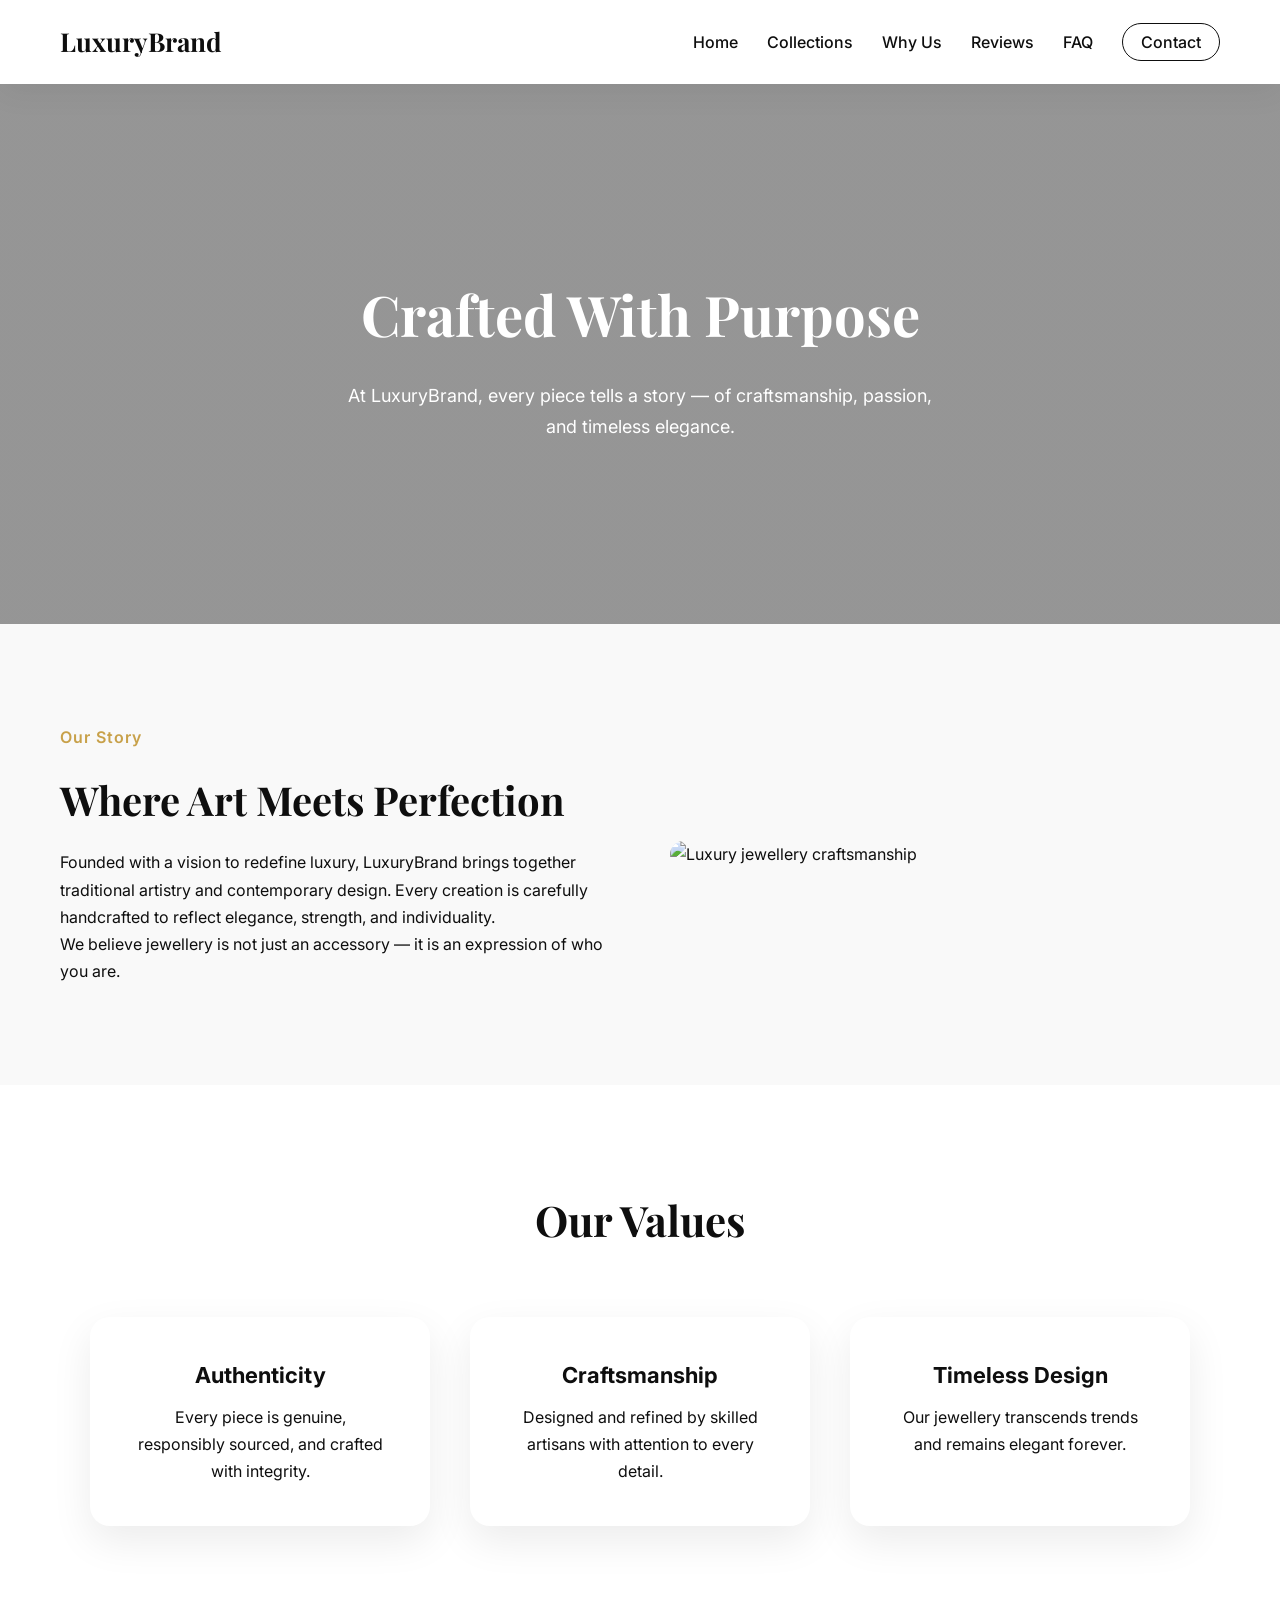
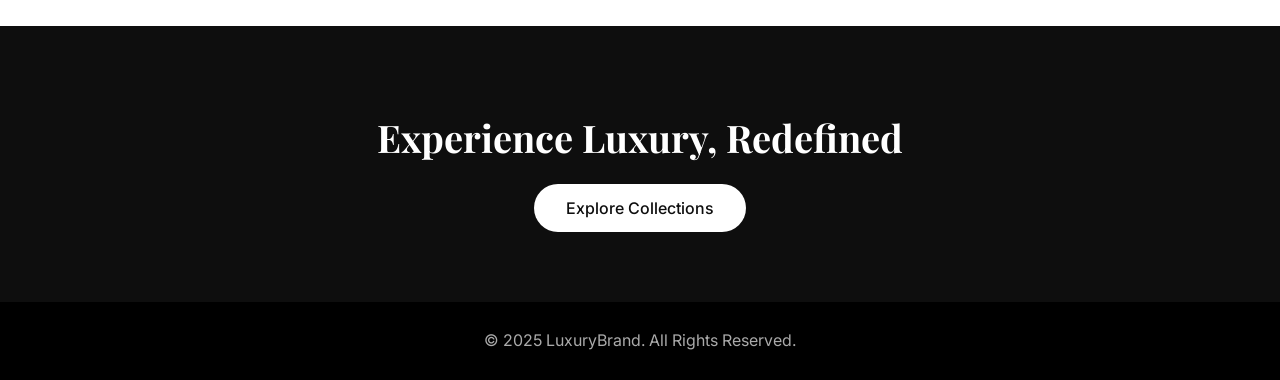
==== about.html @ 77c17264 "Added jayesh jwell" ====
<!DOCTYPE html>
<html lang="en">
<head>
  <meta charset="UTF-8" />
  <meta name="viewport" content="width=device-width, initial-scale=1.0" />
  <title>About Us — LuxuryBrand</title>

  <!-- Google Fonts -->
  <link href="https://fonts.googleapis.com/css2?family=Playfair+Display:wght@400;600;700&family=Inter:wght@300;400;500;600&display=swap" rel="stylesheet">

  <!-- Global Layout CSS (Navbar, Footer, Mobile Menu) -->
  <link rel="stylesheet" href="assets/css/global.css">

  <!-- Page-Specific CSS -->
  <link rel="stylesheet" href="assets/css/about.css" />
</head>
<body>

<!-- ================= NAVBAR ================= -->
<header class="navbar">
  <div class="nav-container">
    <div class="logo">LuxuryBrand</div>

    <nav class="nav-links">
      <a href="index.html">Home</a>
      <a href="index.html#collections">Collections</a>
      <a href="why-us.html">Why Us</a>
      <a href="reviews.html">Reviews</a>
      <a href="faq.html">FAQ</a>
      <a href="contact.html" class="nav-btn">Contact</a>
    </nav>

    <!-- Hamburger -->
    <div class="hamburger" id="hamburger">
      <span></span>
      <span></span>
      <span></span>
    </div>
  </div>
</header>

<!-- ================= MOBILE MENU ================= -->
<div class="mobile-menu" id="mobileMenu">
  <a href="index.html">Home</a>
  <a href="index.html#collections">Collections</a>
  <a href="why-us.html">Why Us</a>
  <a href="reviews.html">Reviews</a>
  <a href="faq.html">FAQ</a>
  <a href="contact.html">Contact</a>
</div>

<!-- ================= HERO ================= -->
<section class="about-hero">
  <div class="about-hero-content">
    <h1>Crafted With Purpose</h1>
    <p>
      At LuxuryBrand, every piece tells a story — of craftsmanship,
      passion, and timeless elegance.
    </p>
  </div>
</section>

<!-- ================= STORY ================= -->
<section class="about-story">
  <div class="story-grid">

    <div class="story-text">
      <span class="tag">Our Story</span>
      <h2>Where Art Meets Perfection</h2>
      <p>
        Founded with a vision to redefine luxury, LuxuryBrand brings together
        traditional artistry and contemporary design. Every creation is
        carefully handcrafted to reflect elegance, strength, and individuality.
      </p>
      <p>
        We believe jewellery is not just an accessory — it is an expression
        of who you are.
      </p>
    </div>

    <div class="story-image">
      <img
        src="https://images.unsplash.com/photo-1599643478518-a784e5dc4c8f"
        alt="Luxury jewellery craftsmanship">
    </div>

  </div>
</section>

<!-- ================= VALUES ================= -->
<section class="about-values">
  <h2>Our Values</h2>

  <div class="values-grid">
    <div class="value-card">
      <h3>Authenticity</h3>
      <p>
        Every piece is genuine, responsibly sourced, and crafted with integrity.
      </p>
    </div>

    <div class="value-card">
      <h3>Craftsmanship</h3>
      <p>
        Designed and refined by skilled artisans with attention to every detail.
      </p>
    </div>

    <div class="value-card">
      <h3>Timeless Design</h3>
      <p>
        Our jewellery transcends trends and remains elegant forever.
      </p>
    </div>
  </div>
</section>

<!-- ================= CTA ================= -->
<section class="about-cta">
  <h2>Experience Luxury, Redefined</h2>
  <a href="index.html#collections" class="btn-primary">
    Explore Collections
  </a>
</section>

<!-- ================= FOOTER ================= -->
<footer class="footer">
  <p>© 2025 LuxuryBrand. All Rights Reserved.</p>
</footer>

<!-- Global JS (Navbar & Mobile Menu) -->
<script src="assets/js/main.js"></script>

</body>
</html>
---- assets/css/global.css ----
/* ================= GLOBAL VARIABLES ================= */
:root {
  --primary: #c8a14a;
  --dark: #0e0e0e;
  --light: #f9f9f9;
  --gray: #777;
  --font-heading: 'Playfair Display', serif;
  --font-body: 'Inter', sans-serif;
}

* {
  margin: 0;
  padding: 0;
  box-sizing: border-box;
}

body {
  font-family: var(--font-body);
  background: var(--light);
  color: var(--dark);
}

/* ================= NAVBAR ================= */
.navbar {
  background: rgba(255,255,255,0.95);
  position: sticky;
  top: 0;
  z-index: 1000;
  box-shadow: 0 10px 30px rgba(0,0,0,0.05);
}

.nav-container {
  max-width: 1200px;
  margin: auto;
  padding: 20px;
  display: flex;
  justify-content: space-between;
  align-items: center;
}

.logo {
  font-family: var(--font-heading);
  font-size: 26px;
  font-weight: 700;
}

.nav-links a {
  margin-left: 25px;
  text-decoration: none;
  color: var(--dark);
  font-weight: 500;
}

.nav-btn {
  padding: 8px 18px;
  border: 1px solid var(--dark);
  border-radius: 30px;
}

/* ================= HAMBURGER ================= */
.hamburger {
  display: none;
  flex-direction: column;
  gap: 6px;
  cursor: pointer;
  z-index: 1100;
}

.hamburger span {
  width: 26px;
  height: 2px;
  background: var(--dark);
  transition: all 0.4s ease;
}

.hamburger.open span:nth-child(1) {
  transform: rotate(45deg) translate(5px, 5px);
}

.hamburger.open span:nth-child(2) {
  opacity: 0;
}

.hamburger.open span:nth-child(3) {
  transform: rotate(-45deg) translate(6px, -6px);
}

/* ================= MOBILE MENU ================= */
.mobile-menu {
  position: fixed;
  top: 0;
  right: -100%;
  width: 80%;
  height: 100vh;
  background: rgba(255,255,255,0.98);
  backdrop-filter: blur(12px);
  display: flex;
  flex-direction: column;
  padding: 100px 40px;
  gap: 28px;
  transition: right 0.45s cubic-bezier(0.77, 0, 0.175, 1);
  z-index: 1050;
}

.mobile-menu a {
  font-size: 22px;
  font-weight: 500;
  text-decoration: none;
  color: var(--dark);
}

.mobile-menu.active {
  right: 0;
}

/* ================= RESPONSIVE ================= */
@media (max-width: 900px) {
  .nav-links {
    display: none;
  }

  .hamburger {
    display: flex;
  }
}
---- assets/css/about.css ----
:root {
  --primary: #c8a14a;
  --dark: #0e0e0e;
  --light: #f9f9f9;
  --gray: #777;
  --font-heading: 'Playfair Display', serif;
  --font-body: 'Inter', sans-serif;
}

* {
  margin: 0;
  padding: 0;
  box-sizing: border-box;
}

body {
  font-family: var(--font-body);
  background: var(--light);
  color: var(--dark);
  line-height: 1.7;
}

/* NAVBAR (reuse logic) */
.navbar {
  background: white;
  position: sticky;
  top: 0;
  z-index: 1000;
  box-shadow: 0 10px 30px rgba(0,0,0,0.05);
}

.nav-container {
  max-width: 1200px;
  margin: auto;
  padding: 20px;
  display: flex;
  justify-content: space-between;
  align-items: center;
}

.logo {
  font-family: var(--font-heading);
  font-size: 26px;
  font-weight: 700;
}

.nav-links a {
  margin-left: 25px;
  text-decoration: none;
  color: var(--dark);
}

.nav-btn {
  padding: 8px 18px;
  border: 1px solid var(--dark);
  border-radius: 30px;
}

/* HERO */
.about-hero {
  height: 60vh;
  background: linear-gradient(rgba(0,0,0,0.4), rgba(0,0,0,0.4)),
    url("https://images.unsplash.com/photo-1602526216431-7d7b0bbebef7") center/cover;
  display: flex;
  align-items: center;
  justify-content: center;
  text-align: center;
  color: white;
}

.about-hero h1 {
  font-family: var(--font-heading);
  font-size: 56px;
}

.about-hero p {
  max-width: 600px;
  margin-top: 20px;
  font-size: 18px;
}

/* STORY */
.about-story {
  padding: 100px 20px;
  max-width: 1200px;
  margin: auto;
}

.story-grid {
  display: grid;
  grid-template-columns: 1fr 1fr;
  gap: 60px;
  align-items: center;
}

.tag {
  color: var(--primary);
  font-weight: 600;
  letter-spacing: 1px;
}

.story-text h2 {
  font-family: var(--font-heading);
  font-size: 40px;
  margin: 15px 0;
}

.story-image img {
  width: 100%;
  border-radius: 30px;
}

/* VALUES */
.about-values {
  background: white;
  padding: 100px 20px;
  text-align: center;
}

.about-values h2 {
  font-family: var(--font-heading);
  font-size: 42px;
}

.values-grid {
  max-width: 1100px;
  margin: 60px auto 0;
  display: grid;
  grid-template-columns: repeat(auto-fit, minmax(260px, 1fr));
  gap: 40px;
}

.value-card {
  padding: 40px;
  border-radius: 20px;
  box-shadow: 0 15px 40px rgba(0,0,0,0.08);
}

.value-card h3 {
  font-size: 22px;
  margin-bottom: 10px;
}

/* CTA */
.about-cta {
  padding: 80px 20px;
  background: var(--dark);
  color: white;
  text-align: center;
}

.about-cta h2 {
  font-family: var(--font-heading);
  font-size: 38px;
  margin-bottom: 25px;
}

.btn-primary {
  background: white;
  color: var(--dark);
  padding: 14px 32px;
  border-radius: 40px;
  text-decoration: none;
  font-weight: 500;
}

/* FOOTER */
.footer {
  background: #000;
  color: #aaa;
  padding: 25px;
  text-align: center;
}

/* RESPONSIVE */
@media (max-width: 900px) {
  .story-grid {
    grid-template-columns: 1fr;
    text-align: center;
  }

  .about-hero h1 {
    font-size: 42px;
  }
}
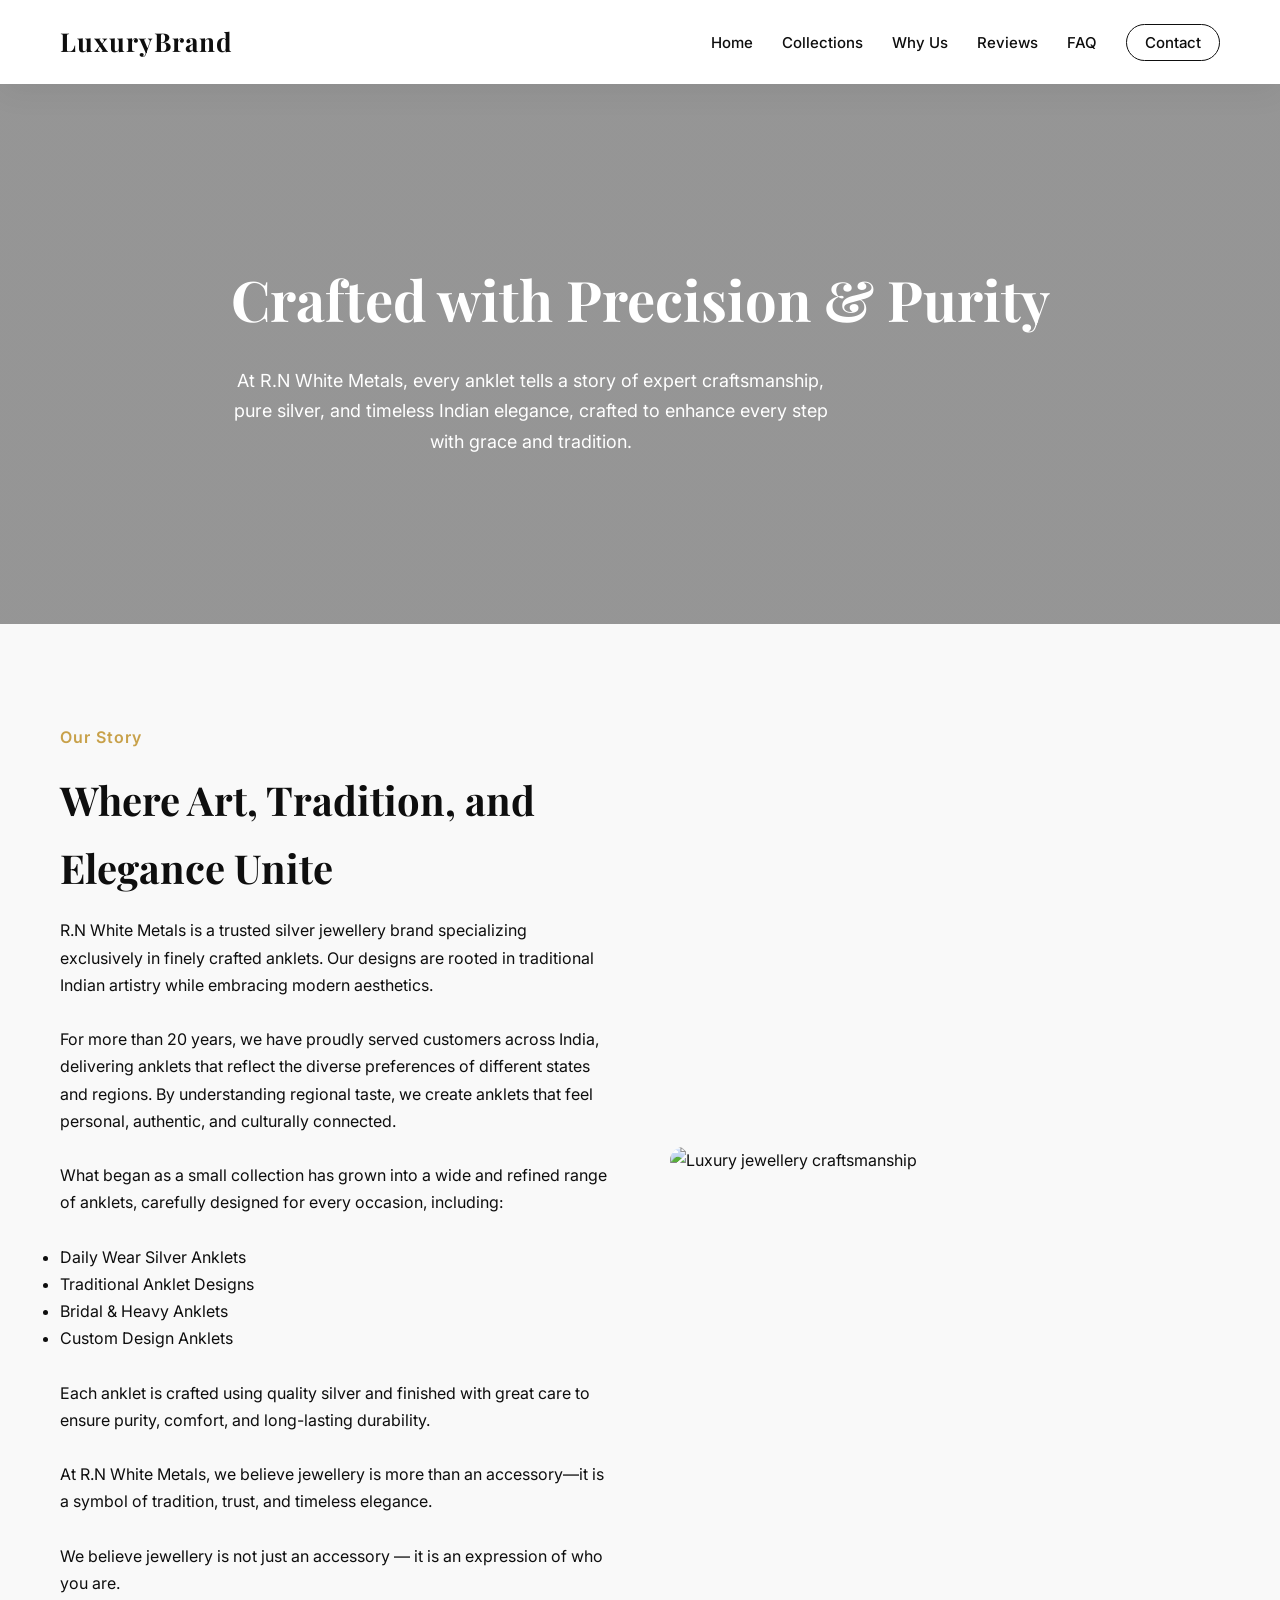
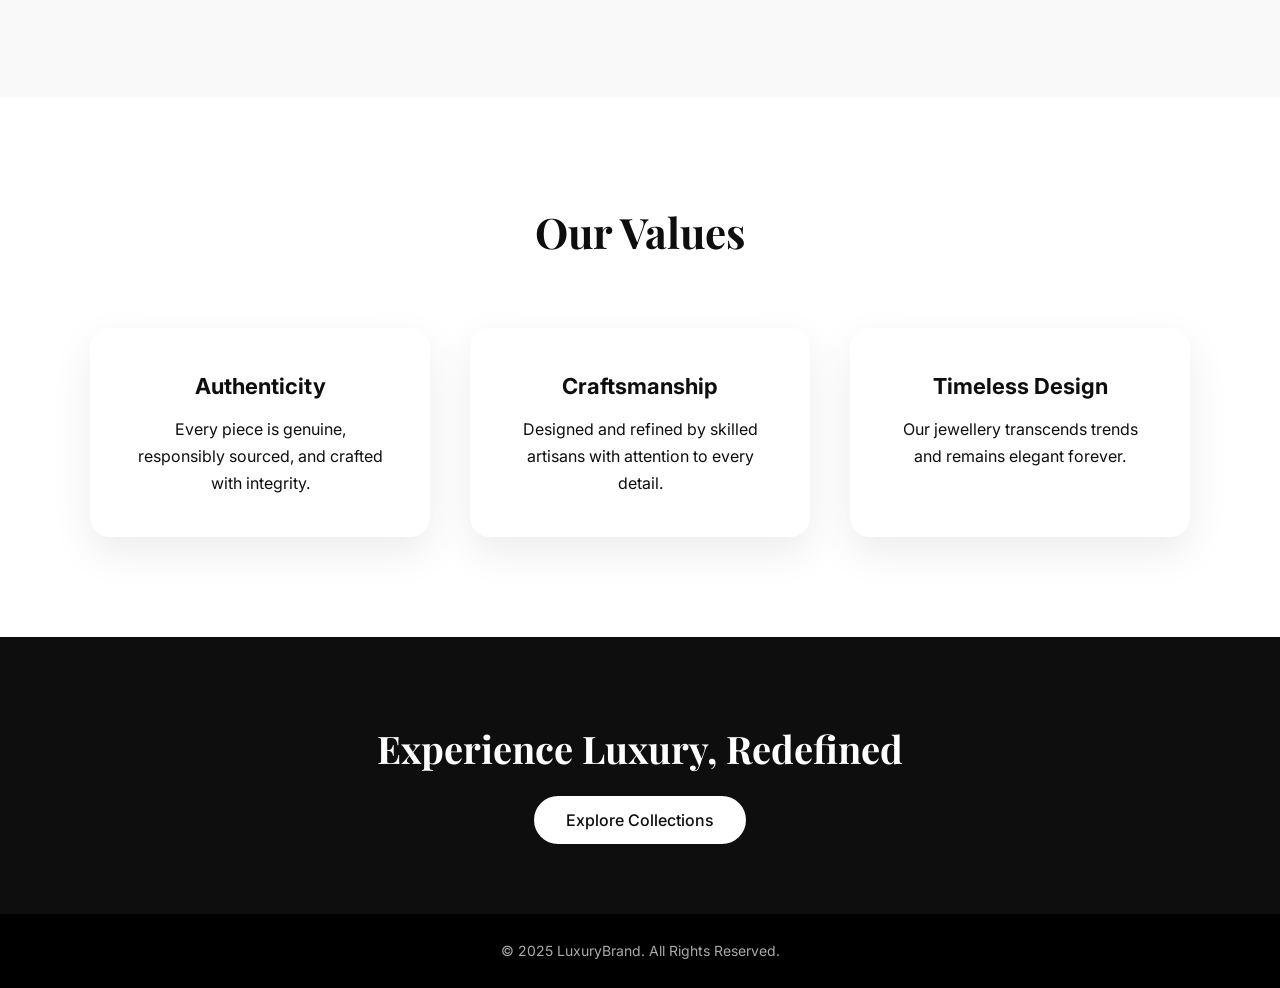
==== commit f1877544: "updated" ====
--- a/about.html
+++ b/about.html
@@ -52,10 +52,9 @@
 <!-- ================= HERO ================= -->
 <section class="about-hero">
   <div class="about-hero-content">
-    <h1>Crafted With Purpose</h1>
+    <h1>Crafted with Precision & Purity</h1>
     <p>
-      At LuxuryBrand, every piece tells a story — of craftsmanship,
-      passion, and timeless elegance.
+      At R.N White Metals, every anklet tells a story of expert craftsmanship, pure silver, and timeless Indian elegance, crafted to enhance every step with grace and tradition.
     </p>
   </div>
 </section>
@@ -66,12 +65,27 @@
 
     <div class="story-text">
       <span class="tag">Our Story</span>
-      <h2>Where Art Meets Perfection</h2>
+      <h2>Where Art, Tradition, and Elegance Unite</h2>
       <p>
-        Founded with a vision to redefine luxury, LuxuryBrand brings together
-        traditional artistry and contemporary design. Every creation is
-        carefully handcrafted to reflect elegance, strength, and individuality.
-      </p>
+        R.N White Metals is a trusted silver jewellery brand specializing exclusively in finely crafted anklets.
+Our designs are rooted in traditional Indian artistry while embracing modern aesthetics.
+      </p><br>
+      <p>
+        For more than 20 years, we have proudly served customers across India, delivering anklets that reflect the diverse preferences of different states and regions.
+By understanding regional taste, we create anklets that feel personal, authentic, and culturally connected.
+      </p><br>
+      <p>
+        What began as a small collection has grown into a wide and refined range of anklets, carefully designed for every occasion, including:
+      </p><br>
+      <ul>
+  <li>Daily Wear Silver Anklets</li>
+  <li>Traditional Anklet Designs</li>
+  <li>Bridal &amp; Heavy Anklets</li>
+  <li>Custom Design Anklets</li>
+</ul><br>
+
+          <p>Each anklet is crafted using quality silver and finished with great care to ensure purity, comfort, and long-lasting durability.</p><br>
+          <P>At R.N White Metals, we believe jewellery is more than an accessory—it is a symbol of tradition, trust, and timeless elegance.</P><br>
       <p>
         We believe jewellery is not just an accessory — it is an expression
         of who you are.
--- a/assets/css/global.css
+++ b/assets/css/global.css
@@ -4,10 +4,12 @@
   --dark: #0e0e0e;
   --light: #f9f9f9;
   --gray: #777;
+
   --font-heading: 'Playfair Display', serif;
   --font-body: 'Inter', sans-serif;
 }
 
+/* ================= RESET ================= */
 * {
   margin: 0;
   padding: 0;
@@ -18,21 +20,24 @@
   font-family: var(--font-body);
   background: var(--light);
   color: var(--dark);
+  -webkit-font-smoothing: antialiased;
+  overflow-x: hidden;
 }
 
 /* ================= NAVBAR ================= */
 .navbar {
-  background: rgba(255,255,255,0.95);
   position: sticky;
   top: 0;
   z-index: 1000;
-  box-shadow: 0 10px 30px rgba(0,0,0,0.05);
+  background: rgba(255, 255, 255, 0.95);
+  backdrop-filter: blur(10px);
+  box-shadow: 0 12px 35px rgba(0, 0, 0, 0.06);
 }
 
 .nav-container {
   max-width: 1200px;
   margin: auto;
-  padding: 20px;
+  padding: 18px 22px;
   display: flex;
   justify-content: space-between;
   align-items: center;
@@ -42,19 +47,44 @@
   font-family: var(--font-heading);
   font-size: 26px;
   font-weight: 700;
-}
-
+  letter-spacing: 1px;
+}
+
+/* ================= DESKTOP LINKS ================= */
 .nav-links a {
-  margin-left: 25px;
+  margin-left: 26px;
   text-decoration: none;
+  font-size: 15px;
+  font-weight: 500;
   color: var(--dark);
-  font-weight: 500;
+  position: relative;
+}
+
+.nav-links a::after {
+  content: "";
+  position: absolute;
+  left: 0;
+  bottom: -6px;
+  width: 0;
+  height: 2px;
+  background: linear-gradient(90deg, var(--primary), #f0d37a);
+  transition: width 0.35s ease;
+}
+
+.nav-links a:hover::after {
+  width: 100%;
 }
 
 .nav-btn {
-  padding: 8px 18px;
+  padding: 8px 20px;
+  border-radius: 30px;
   border: 1px solid var(--dark);
-  border-radius: 30px;
+  transition: all 0.35s ease;
+}
+
+.nav-btn:hover {
+  background: var(--dark);
+  color: #fff;
 }
 
 /* ================= HAMBURGER ================= */
@@ -63,14 +93,14 @@
   flex-direction: column;
   gap: 6px;
   cursor: pointer;
-  z-index: 1100;
+  z-index: 1200;
 }
 
 .hamburger span {
   width: 26px;
   height: 2px;
   background: var(--dark);
-  transition: all 0.4s ease;
+  transition: all 0.45s ease;
 }
 
 .hamburger.open span:nth-child(1) {
@@ -85,32 +115,129 @@
   transform: rotate(-45deg) translate(6px, -6px);
 }
 
-/* ================= MOBILE MENU ================= */
+/* ================= PREMIUM MOBILE MENU ================= */
 .mobile-menu {
   position: fixed;
-  top: 0;
-  right: -100%;
-  width: 80%;
-  height: 100vh;
-  background: rgba(255,255,255,0.98);
-  backdrop-filter: blur(12px);
+  top: 72px;
+  right: 16px;
+
+  width: min(85vw, 360px);
+
+  /* 🔑 KEY FIXES */
+  height: auto;
+  max-height: none;
+  overflow: visible;
+
+  background: linear-gradient(
+    135deg,
+    rgba(255, 255, 255, 0.96),
+    rgba(245, 245, 245, 0.98)
+  );
+
+  backdrop-filter: blur(18px);
+  border-radius: 22px;
+
+  box-shadow:
+    0 30px 60px rgba(0, 0, 0, 0.18),
+    inset 0 1px 0 rgba(255, 255, 255, 0.7);
+
+  /* 🔑 EXTRA SPACE FOR LAST ITEM */
+  padding: 18px 16px 24px;
+
   display: flex;
   flex-direction: column;
-  padding: 100px 40px;
-  gap: 28px;
-  transition: right 0.45s cubic-bezier(0.77, 0, 0.175, 1);
-  z-index: 1050;
-}
-
+  gap: 14px;
+
+  opacity: 0;
+  transform: translateY(-14px) scale(0.96);
+  pointer-events: none;
+
+  transition: all 0.45s cubic-bezier(.22,1,.36,1);
+  z-index: 1100;
+}
+
+
+/* Gold cinematic border */
+.mobile-menu::before {
+  content: "";
+  position: absolute;
+  inset: 0;
+  border-radius: inherit;
+  padding: 1px;
+  background: linear-gradient(
+    120deg,
+    rgba(212,175,55,0.55),
+    rgba(255,255,255,0.4),
+    rgba(212,175,55,0.55)
+  );
+  -webkit-mask:
+    linear-gradient(#fff 0 0) content-box,
+    linear-gradient(#fff 0 0);
+  -webkit-mask-composite: xor;
+  pointer-events: none;
+}
+
+.mobile-menu.active {
+  opacity: 1;
+  transform: translateY(0) scale(1);
+  pointer-events: auto;
+}
+
+/* ================= MOBILE LINKS ================= */
 .mobile-menu a {
-  font-size: 22px;
-  font-weight: 500;
+  font-family: var(--font-heading);
+  font-size: 18px;
+  letter-spacing: 0.6px;
   text-decoration: none;
-  color: var(--dark);
-}
-
-.mobile-menu.active {
-  right: 0;
+  color: #111;
+
+  padding: 12px 14px;
+  border-radius: 14px;
+
+  background: linear-gradient(
+    145deg,
+    rgba(255,255,255,0.7),
+    rgba(255,255,255,0.35)
+  );
+
+  box-shadow:
+    0 6px 14px rgba(0,0,0,0.08),
+    inset 0 1px 0 rgba(255,255,255,0.7);
+
+  transform: translateY(6px);
+  opacity: 0;
+
+  transition:
+    transform 0.4s ease,
+    opacity 0.4s ease,
+    box-shadow 0.4s ease;
+}
+
+/* stagger animation */
+.mobile-menu.active a:nth-child(1) { transition-delay: .06s; }
+.mobile-menu.active a:nth-child(2) { transition-delay: .12s; }
+.mobile-menu.active a:nth-child(3) { transition-delay: .18s; }
+.mobile-menu.active a:nth-child(4) { transition-delay: .24s; }
+.mobile-menu.active a:nth-child(5) { transition-delay: .30s; }
+.mobile-menu.active a:nth-child(6) { transition-delay: .36s; }
+
+.mobile-menu.active a {
+  transform: translateY(0);
+  opacity: 1;
+}
+
+.mobile-menu a:hover {
+  box-shadow:
+    0 14px 28px rgba(0,0,0,0.18),
+    inset 0 1px 0 rgba(255,255,255,0.9);
+}
+
+/* ================= FOOTER ================= */
+.footer {
+  padding: 40px 20px;
+  text-align: center;
+  font-size: 14px;
+  color: var(--gray);
 }
 
 /* ================= RESPONSIVE ================= */
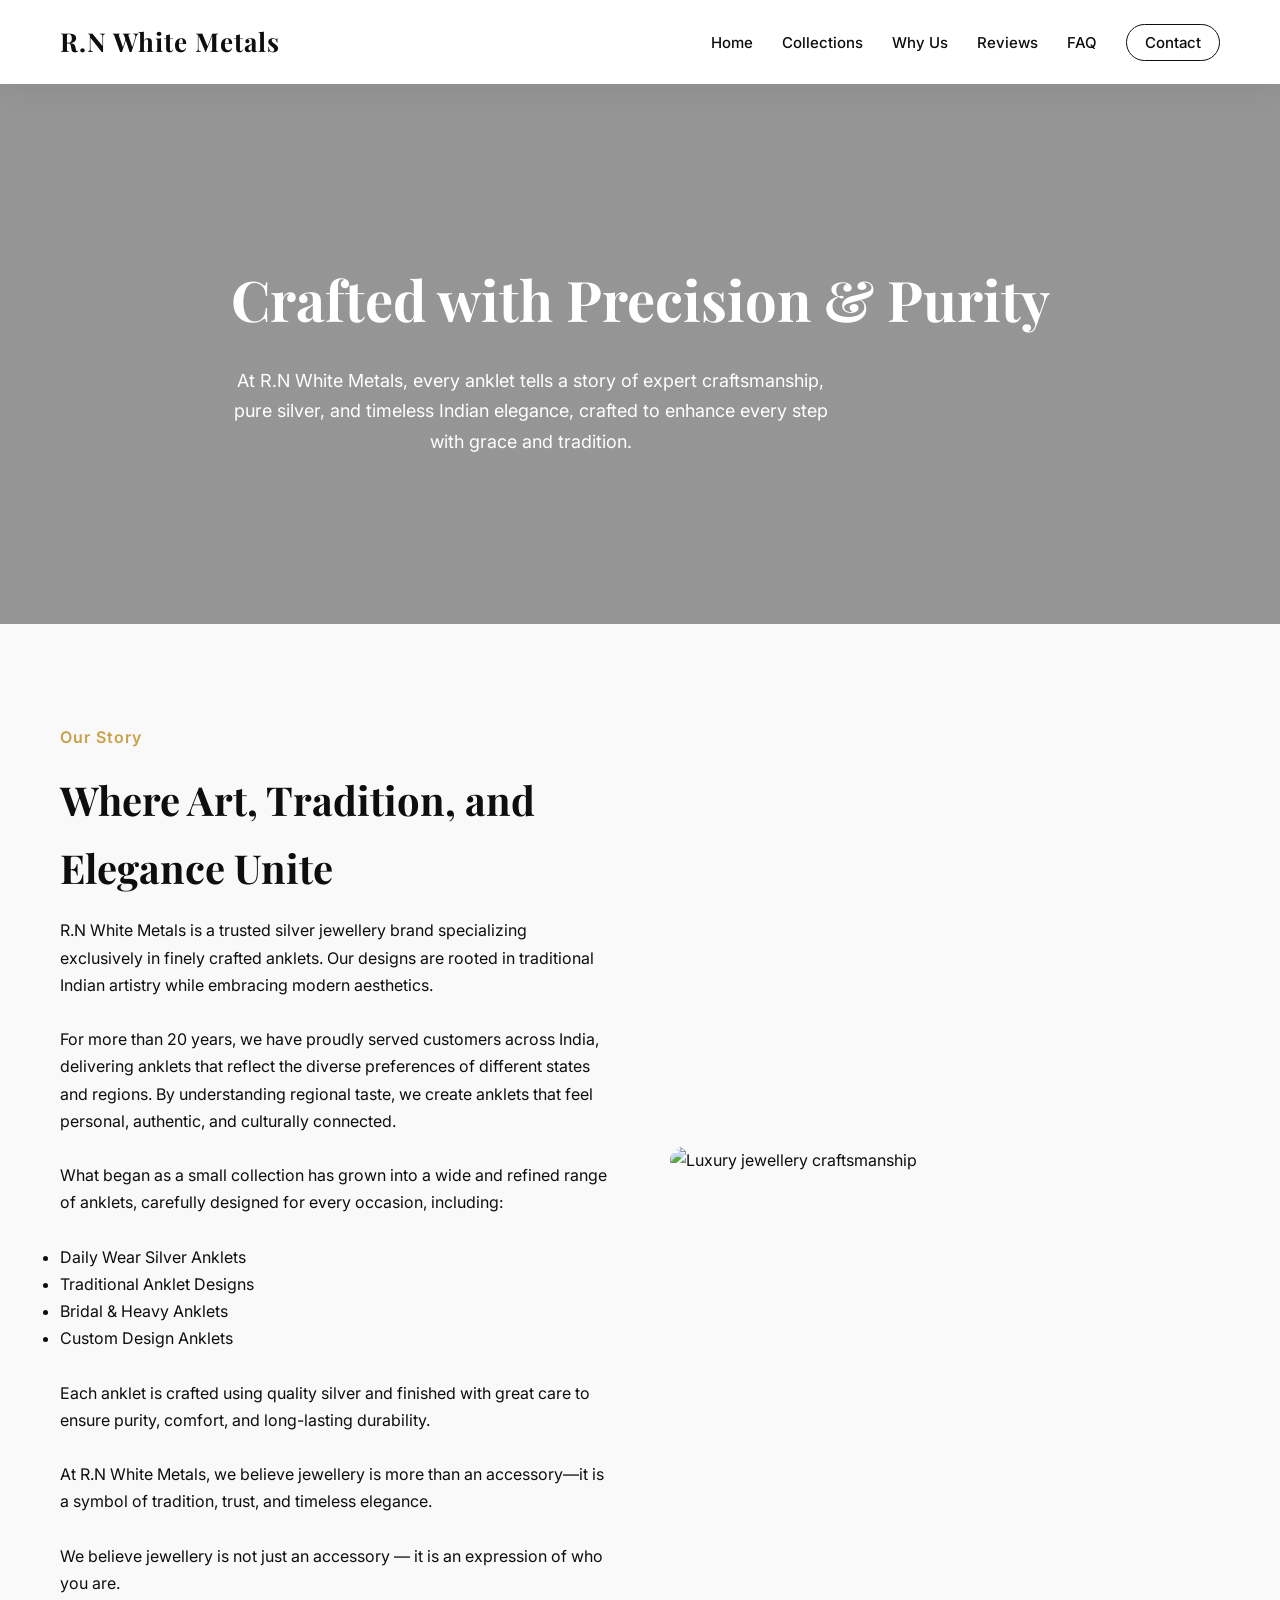
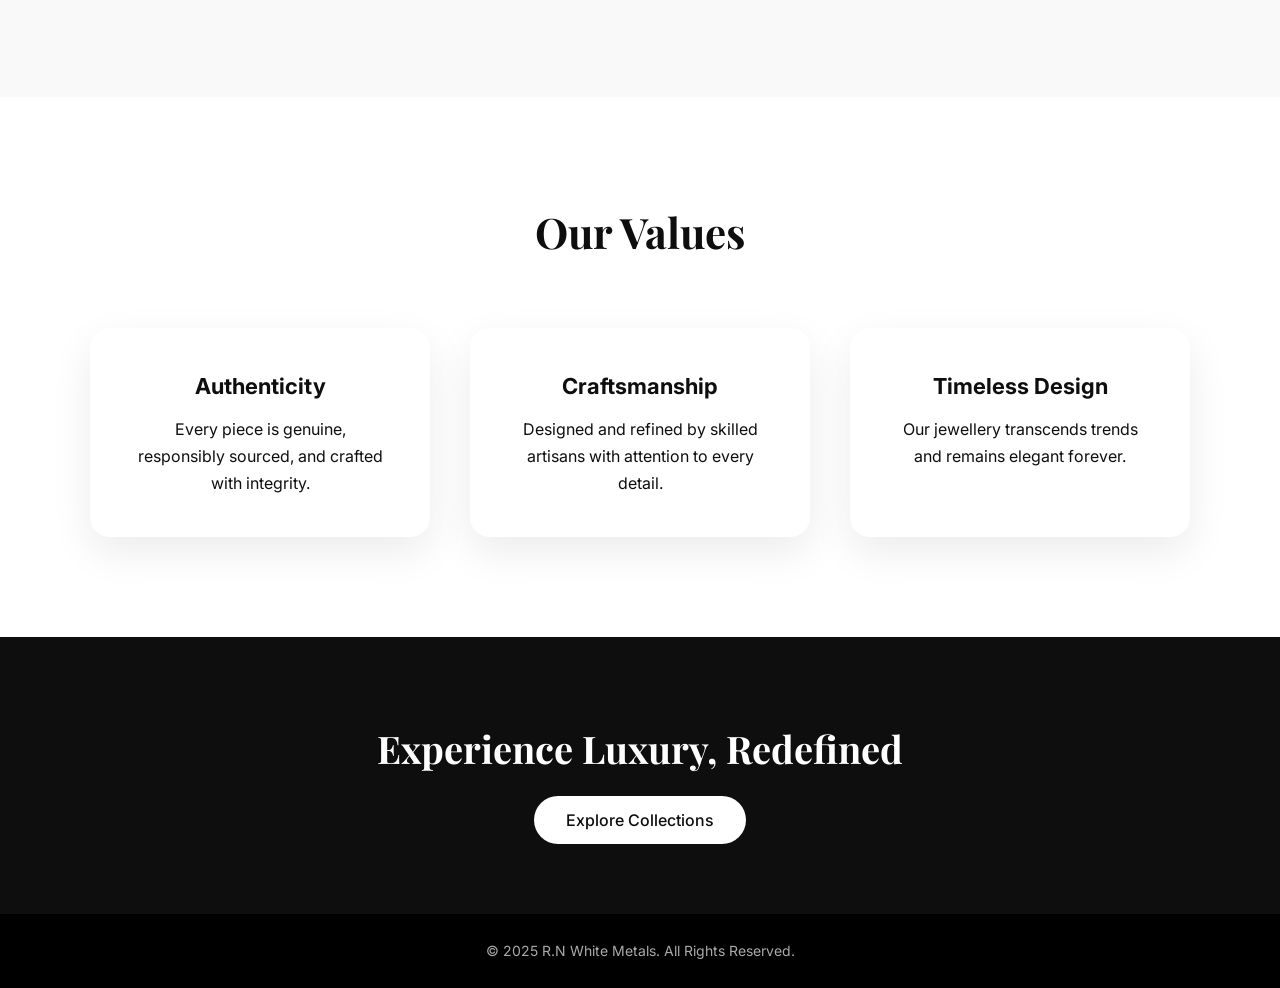
==== commit 1568ba6f: "updated" ====
--- a/about.html
+++ b/about.html
@@ -3,7 +3,7 @@
 <head>
   <meta charset="UTF-8" />
   <meta name="viewport" content="width=device-width, initial-scale=1.0" />
-  <title>About Us — LuxuryBrand</title>
+  <title>About Us - R.N White Metals</title>
 
   <!-- Google Fonts -->
   <link href="https://fonts.googleapis.com/css2?family=Playfair+Display:wght@400;600;700&family=Inter:wght@300;400;500;600&display=swap" rel="stylesheet">
@@ -19,7 +19,7 @@
 <!-- ================= NAVBAR ================= -->
 <header class="navbar">
   <div class="nav-container">
-    <div class="logo">LuxuryBrand</div>
+    <div class="logo">R.N White Metals</div>
 
     <nav class="nav-links">
       <a href="index.html">Home</a>
@@ -139,7 +139,7 @@
 
 <!-- ================= FOOTER ================= -->
 <footer class="footer">
-  <p>© 2025 LuxuryBrand. All Rights Reserved.</p>
+  <p>© 2025 R.N White Metals. All Rights Reserved.</p>
 </footer>
 
 <!-- Global JS (Navbar & Mobile Menu) -->
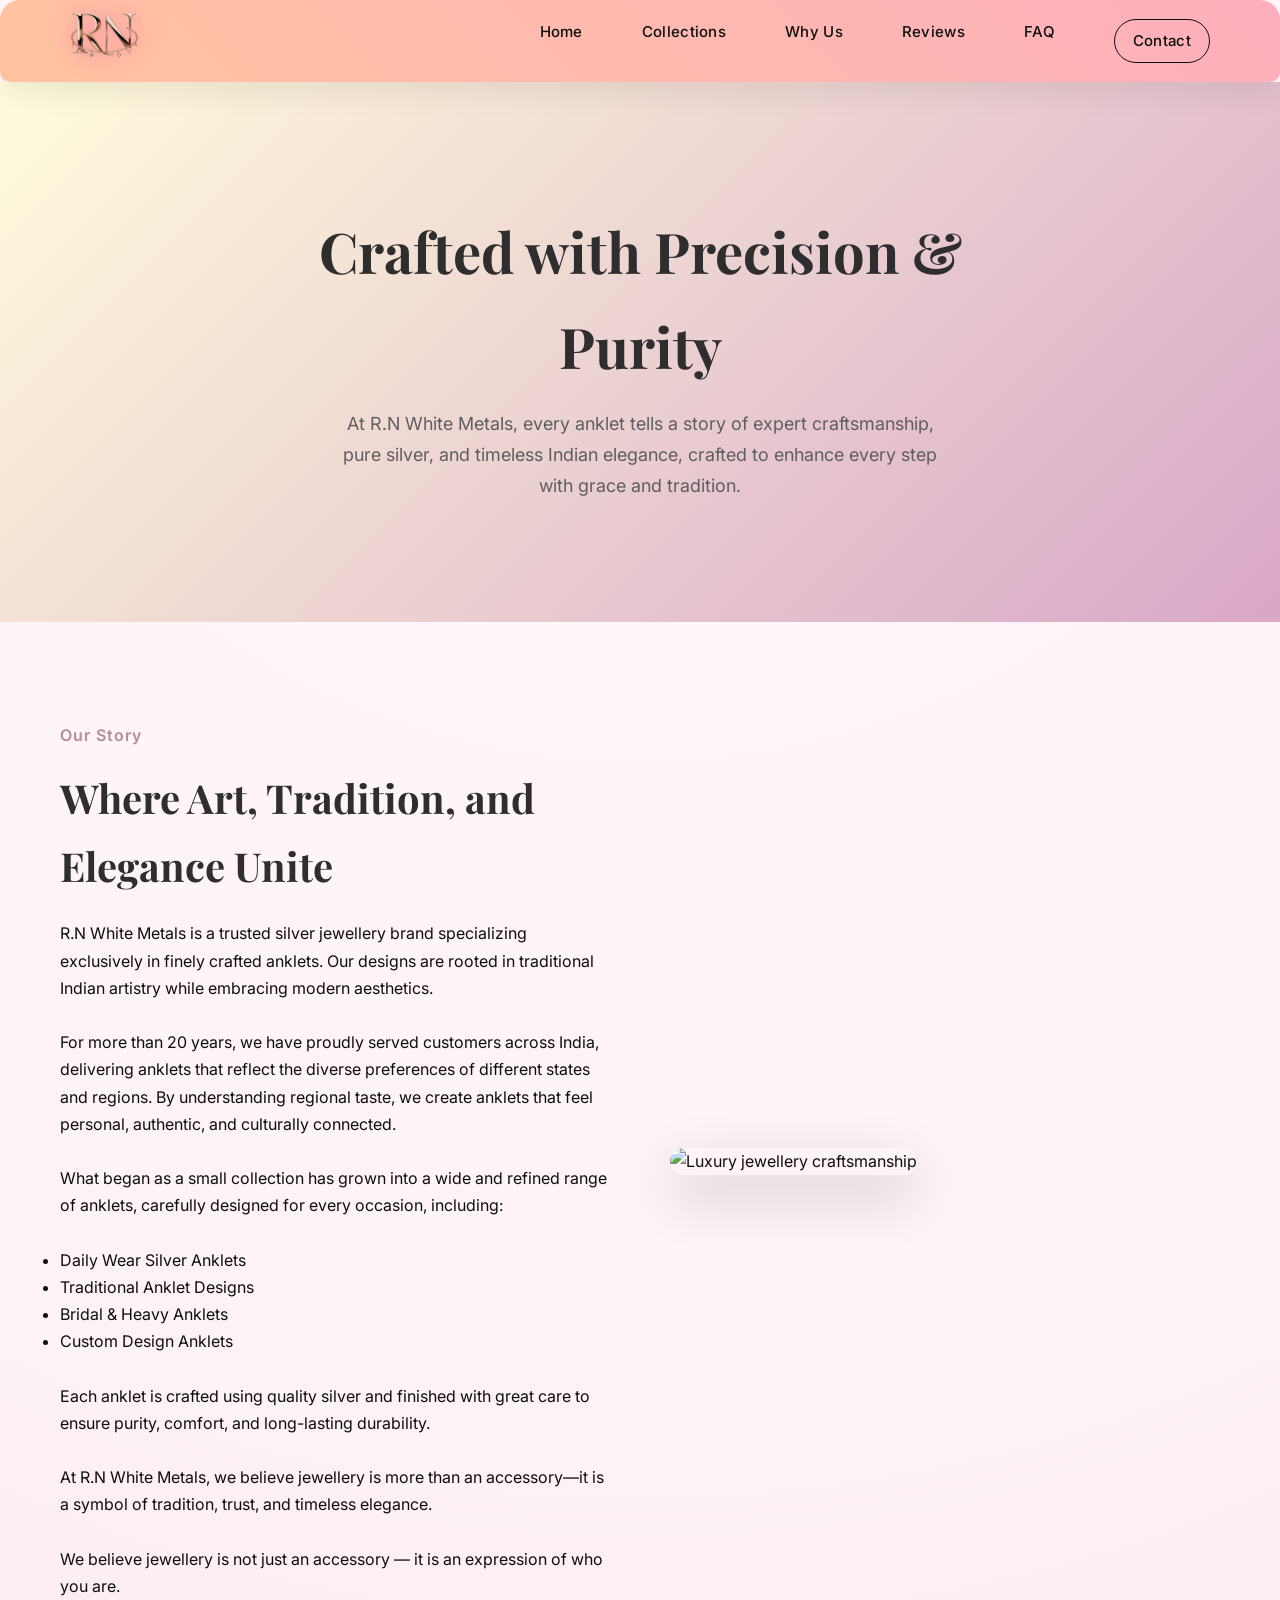
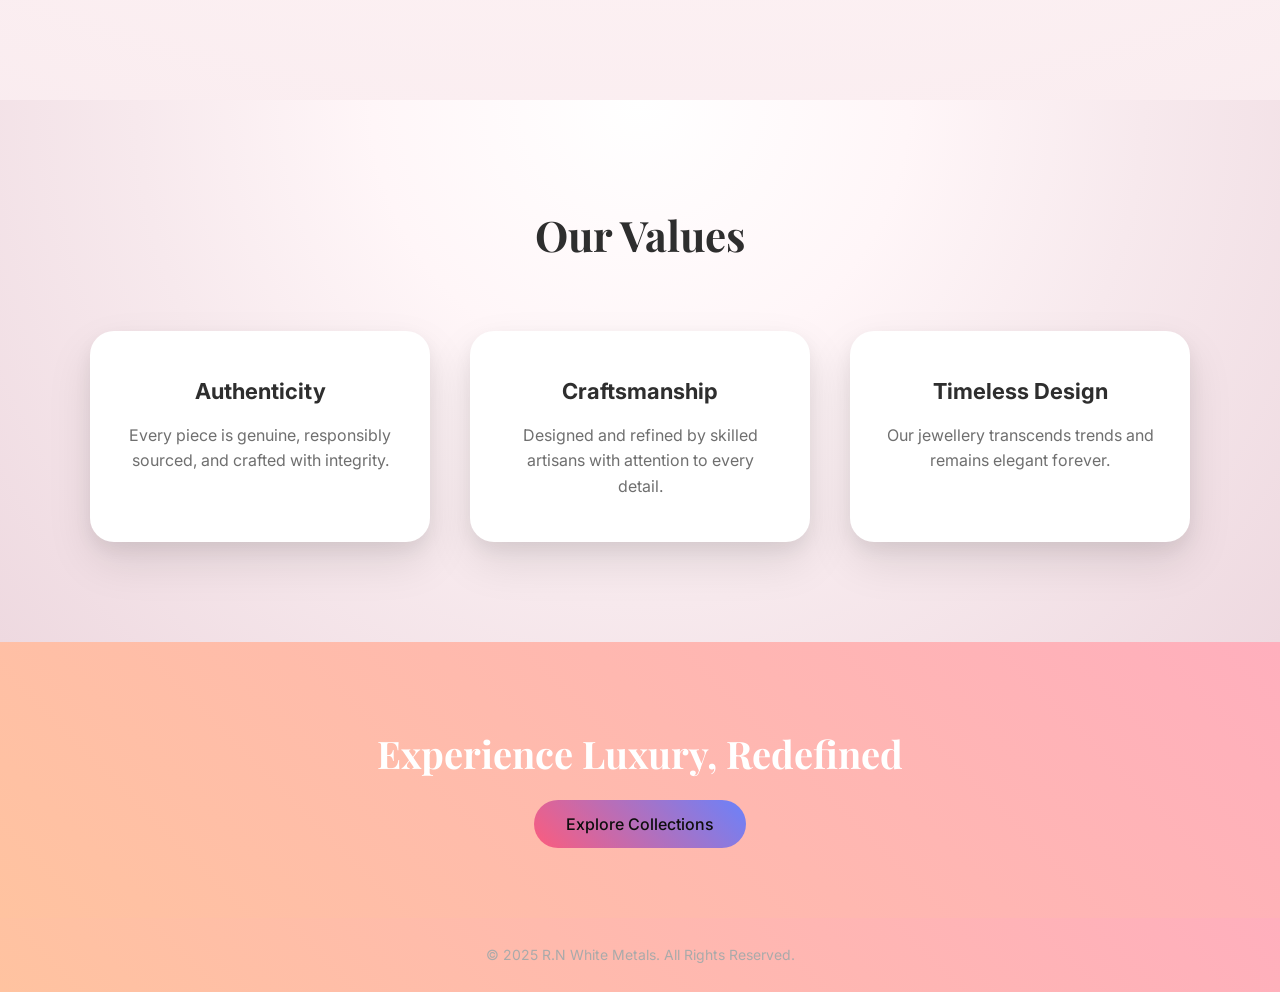
==== commit 4f3dd698: "visnu updated" ====
--- a/about.html
+++ b/about.html
@@ -19,7 +19,12 @@
 <!-- ================= NAVBAR ================= -->
 <header class="navbar">
   <div class="nav-container">
-    <div class="logo">R.N White Metals</div>
+    <div class="nav-left">
+      <a href="/" class="logo">
+        <img src="images/logo.png" alt="R.N White Metals Logo">
+      </a>
+    </div>
+
 
     <nav class="nav-links">
       <a href="index.html">Home</a>
--- a/assets/css/global.css
+++ b/assets/css/global.css
@@ -1,9 +1,14 @@
 /* ================= GLOBAL VARIABLES ================= */
 :root {
   --primary: #c8a14a;
+  --accent-rose: #d6a7b2;
+  --accent-blush: #f2d7df;
+
   --dark: #0e0e0e;
   --light: #f9f9f9;
   --gray: #777;
+
+  --glass: rgba(255,255,255,0.92);
 
   --font-heading: 'Playfair Display', serif;
   --font-body: 'Inter', sans-serif;
@@ -18,7 +23,12 @@
 
 body {
   font-family: var(--font-body);
-  background: var(--light);
+  background: linear-gradient(
+    to bottom,
+    #ffffff 0%,
+    #faf6f8 40%,
+    #f6eef2 100%
+  );
   color: var(--dark);
   -webkit-font-smoothing: antialiased;
   overflow-x: hidden;
@@ -29,82 +39,104 @@
   position: sticky;
   top: 0;
   z-index: 1000;
-  background: rgba(255, 255, 255, 0.95);
-  backdrop-filter: blur(10px);
-  box-shadow: 0 12px 35px rgba(0, 0, 0, 0.06);
-}
-
-.nav-container {
-  max-width: 1200px;
-  margin: auto;
-  padding: 18px 22px;
-  display: flex;
-  justify-content: space-between;
-  align-items: center;
-}
-
+
+  background: var(--glass);
+  backdrop-filter: blur(18px);
+
+  box-shadow:
+    0 14px 45px rgba(0,0,0,0.06),
+    inset 0 -1px 0 rgba(255,255,255,0.6);
+}
+
+
+/* ================= LOGO ================= */
 .logo {
   font-family: var(--font-heading);
   font-size: 26px;
   font-weight: 700;
-  letter-spacing: 1px;
+  letter-spacing: 1.2px;
+
+  background: linear-gradient(
+    120deg,
+    #2c1b22,
+    var(--accent-rose)
+  );
+  -webkit-background-clip: text;
+  -webkit-text-fill-color: transparent;
 }
 
 /* ================= DESKTOP LINKS ================= */
+.nav-links {
+  display: flex;
+  gap: 34px;
+}
+
 .nav-links a {
-  margin-left: 26px;
-  text-decoration: none;
   font-size: 15px;
   font-weight: 500;
-  color: var(--dark);
+  letter-spacing: 0.3px;
+  color: #2f2f2f;
   position: relative;
+
+  transition: color 0.3s ease;
 }
 
 .nav-links a::after {
   content: "";
   position: absolute;
   left: 0;
-  bottom: -6px;
+  bottom: -7px;
   width: 0;
   height: 2px;
-  background: linear-gradient(90deg, var(--primary), #f0d37a);
+
+  background: linear-gradient(
+    90deg,
+    var(--accent-rose),
+    var(--accent-blush)
+  );
+
+  border-radius: 2px;
   transition: width 0.35s ease;
+}
+
+.nav-links a:hover {
+  color: #a56a7c;
 }
 
 .nav-links a:hover::after {
   width: 100%;
-}
-
-.nav-btn {
-  padding: 8px 20px;
-  border-radius: 30px;
-  border: 1px solid var(--dark);
-  transition: all 0.35s ease;
-}
-
-.nav-btn:hover {
-  background: var(--dark);
-  color: #fff;
 }
 
 /* ================= HAMBURGER ================= */
 .hamburger {
   display: none;
+  width: 35px;
+  height: 18px;
+
   flex-direction: column;
-  gap: 6px;
+  justify-content: space-between;
   cursor: pointer;
+
   z-index: 1200;
 }
 
 .hamburger span {
-  width: 26px;
-  height: 2px;
-  background: var(--dark);
-  transition: all 0.45s ease;
+  height: 3px;
+  width: 100%;
+
+  border-radius: 10px;
+
+  background: linear-gradient(
+    90deg,
+    var(--accent-rose),
+    var(--accent-blush)
+  );
+
+  transition: all 0.45s cubic-bezier(.22,1,.36,1);
 }
 
 .hamburger.open span:nth-child(1) {
-  transform: rotate(45deg) translate(5px, 5px);
+  transform: translateY(10px) rotate(45deg);
 }
 
 .hamburger.open span:nth-child(2) {
@@ -112,68 +144,64 @@
 }
 
 .hamburger.open span:nth-child(3) {
-  transform: rotate(-45deg) translate(6px, -6px);
+  transform: translateY(-10px) rotate(-45deg);
 }
 
 /* ================= PREMIUM MOBILE MENU ================= */
 .mobile-menu {
   position: fixed;
-  top: 72px;
+  top: 76px;
   right: 16px;
 
-  width: min(85vw, 360px);
-
-  /* 🔑 KEY FIXES */
-  height: auto;
-  max-height: none;
-  overflow: visible;
-
-  background: linear-gradient(
-    135deg,
-    rgba(255, 255, 255, 0.96),
-    rgba(245, 245, 245, 0.98)
-  );
-
-  backdrop-filter: blur(18px);
-  border-radius: 22px;
+  width: min(50vw, 360px);
+
+  background:
+    linear-gradient(
+      45deg, #ffc3a0, #FFAFBD
+    );
+
+  backdrop-filter: blur(22px);
+
+  border-radius: 28px 28px 36px 36px;
 
   box-shadow:
-    0 30px 60px rgba(0, 0, 0, 0.18),
-    inset 0 1px 0 rgba(255, 255, 255, 0.7);
-
-  /* 🔑 EXTRA SPACE FOR LAST ITEM */
-  padding: 18px 16px 24px;
+    0 40px 90px rgba(0,0,0,0.22),
+    inset 0 1px 0 rgba(255,255,255,0.75);
+
+  padding: 22px 18px 26px;
 
   display: flex;
   flex-direction: column;
   gap: 14px;
 
   opacity: 0;
-  transform: translateY(-14px) scale(0.96);
+  transform: translateY(-20px) scale(0.94);
   pointer-events: none;
 
-  transition: all 0.45s cubic-bezier(.22,1,.36,1);
+  transition: all 0.5s cubic-bezier(.22,1,.36,1);
   z-index: 1100;
 }
 
-
-/* Gold cinematic border */
+/* Elegant glowing border */
 .mobile-menu::before {
   content: "";
   position: absolute;
   inset: 0;
   border-radius: inherit;
   padding: 1px;
+
   background: linear-gradient(
     120deg,
     rgba(212,175,55,0.55),
     rgba(255,255,255,0.4),
     rgba(212,175,55,0.55)
   );
+
   -webkit-mask:
     linear-gradient(#fff 0 0) content-box,
     linear-gradient(#fff 0 0);
   -webkit-mask-composite: xor;
+
   pointer-events: none;
 }
 
@@ -189,31 +217,31 @@
   font-size: 18px;
   letter-spacing: 0.6px;
   text-decoration: none;
-  color: #111;
-
-  padding: 12px 14px;
-  border-radius: 14px;
+  color: #1b1b1b;
+
+  padding: 13px 16px;
+  border-radius: 16px;
 
   background: linear-gradient(
     145deg,
-    rgba(255,255,255,0.7),
-    rgba(255,255,255,0.35)
+    rgba(255,255,255,0.75),
+    rgba(255,255,255,0.4)
   );
 
   box-shadow:
-    0 6px 14px rgba(0,0,0,0.08),
-    inset 0 1px 0 rgba(255,255,255,0.7);
-
-  transform: translateY(6px);
+    0 8px 18px rgba(0,0,0,0.08),
+    inset 0 1px 0 rgba(255,255,255,0.75);
+
+  transform: translateY(8px);
   opacity: 0;
 
   transition:
-    transform 0.4s ease,
-    opacity 0.4s ease,
-    box-shadow 0.4s ease;
-}
-
-/* stagger animation */
+    transform 0.45s ease,
+    opacity 0.45s ease,
+    box-shadow 0.45s ease;
+}
+
+/* Stagger animation */
 .mobile-menu.active a:nth-child(1) { transition-delay: .06s; }
 .mobile-menu.active a:nth-child(2) { transition-delay: .12s; }
 .mobile-menu.active a:nth-child(3) { transition-delay: .18s; }
@@ -228,7 +256,7 @@
 
 .mobile-menu a:hover {
   box-shadow:
-    0 14px 28px rgba(0,0,0,0.18),
+    0 18px 36px rgba(0,0,0,0.18),
     inset 0 1px 0 rgba(255,255,255,0.9);
 }
 
@@ -245,8 +273,52 @@
   .nav-links {
     display: none;
   }
-
   .hamburger {
     display: flex;
   }
 }
+.logo img {
+  height: 50px;
+  width: auto;
+  object-fit: contain;
+  transform-origin: left center;
+
+  filter:
+    drop-shadow(0 0 6px rgba(255, 140, 170, 0.45))
+    drop-shadow(0 0 14px rgba(255, 97, 166, 0.35));
+
+  transition:
+    transform 0.35s cubic-bezier(0.22, 1, 0.36, 1),
+    filter 0.35s ease;
+}
+
+.logo img:hover {
+  transform: scale(1.05);
+  filter:
+    drop-shadow(0 0 10px rgba(255, 140, 170, 0.75))
+    drop-shadow(0 0 22px rgba(255, 97, 166, 0.6));
+}
+.navbar {
+  position: sticky;
+  top: 0;
+  z-index: 1000;
+
+  background: linear-gradient(45deg, #ffc3a0, #FFAFBD);
+  box-shadow: 0 10px 30px rgba(0, 0, 0, 0.08);
+
+  border-top-left-radius: 20px;
+  border-top-right-radius: 20px;
+  border-bottom-left-radius: 10px;
+  border-bottom-right-radius: 10px;
+}
+
+/* ================= NAV CONTAINER ================= */
+.nav-container {
+  max-width: 1200px;
+  margin: auto;
+  padding: 10px 30px;
+
+  display: flex;
+  align-items: center;
+  justify-content: space-between;
+}
--- a/assets/css/about.css
+++ b/assets/css/about.css
@@ -1,5 +1,5 @@
 :root {
-  --primary: #c8a14a;
+  --primary:  #6A82FB;
   --dark: #0e0e0e;
   --light: #f9f9f9;
   --gray: #777;
@@ -15,33 +15,15 @@
 
 body {
   font-family: var(--font-body);
-  background: var(--light);
+   background: radial-gradient(
+  circle at top center,
+  #FFFFFF 0%,
+  #FFF5F7 30%,
+  #FDF2F4 55%,
+  #F2DEE4 100%
+);
   color: var(--dark);
   line-height: 1.7;
-}
-
-/* NAVBAR (reuse logic) */
-.navbar {
-  background: white;
-  position: sticky;
-  top: 0;
-  z-index: 1000;
-  box-shadow: 0 10px 30px rgba(0,0,0,0.05);
-}
-
-.nav-container {
-  max-width: 1200px;
-  margin: auto;
-  padding: 20px;
-  display: flex;
-  justify-content: space-between;
-  align-items: center;
-}
-
-.logo {
-  font-family: var(--font-heading);
-  font-size: 26px;
-  font-weight: 700;
 }
 
 .nav-links a {
@@ -57,29 +39,53 @@
 }
 
 /* HERO */
+/* ABOUT HERO */
 .about-hero {
   height: 60vh;
-  background: linear-gradient(rgba(0,0,0,0.4), rgba(0,0,0,0.4)),
-    url("https://images.unsplash.com/photo-1602526216431-7d7b0bbebef7") center/cover;
+  background: linear-gradient(135deg, #FFFCDC, #D9A7C7);
   display: flex;
   align-items: center;
   justify-content: center;
   text-align: center;
-  color: white;
-}
-
+  padding: 0 20px;
+}
+
+.about-hero-content {
+  max-width: 720px;
+}
+
+/* MAIN HEADING */
 .about-hero h1 {
   font-family: var(--font-heading);
   font-size: 56px;
-}
-
+  color: #2E2E2E;
+  margin-bottom: 16px;
+  animation: heroFadeUp 0.9s ease-out forwards;
+}
+
+/* SUB TEXT */
 .about-hero p {
   max-width: 600px;
-  margin-top: 20px;
+  margin: 0 auto;
   font-size: 18px;
-}
-
-/* STORY */
+  line-height: 1.7;
+  color: #5E5E5E;
+  animation: heroFadeUp 1.1s ease-out forwards;
+}
+
+/* HERO HEADING ANIMATION */
+@keyframes heroFadeUp {
+  from {
+    opacity: 0;
+    transform: translateY(14px);
+  }
+  to {
+    opacity: 1;
+    transform: translateY(0);
+  }
+}
+
+/* STORY SECTION */
 .about-story {
   padding: 100px 20px;
   max-width: 1200px;
@@ -93,35 +99,68 @@
   align-items: center;
 }
 
+/* TAG */
 .tag {
-  color: var(--primary);
+  color: #B58B9A; /* muted rose from hero gradient */
   font-weight: 600;
   letter-spacing: 1px;
-}
-
+  margin-bottom: 10px;
+}
+
+/* STORY HEADING */
 .story-text h2 {
   font-family: var(--font-heading);
   font-size: 40px;
-  margin: 15px 0;
-}
-
+  margin: 15px 0 20px;
+  color: #2E2E2E;
+  transition: color 0.3s ease, transform 0.3s ease;
+}
+
+.story-text h2:hover {
+  color: #B58B9A;
+  transform: translateY(-2px);
+}
+
+/* STORY IMAGE */
 .story-image img {
   width: 100%;
-  border-radius: 30px;
+  border-radius: 28px;
+  box-shadow: 0 20px 55px rgba(0, 0, 0, 0.18);
+  transition: transform 0.35s ease;
+}
+
+.story-image img:hover {
+  transform: translateY(-6px);
 }
 
 /* VALUES */
 .about-values {
-  background: white;
+  background: radial-gradient(
+    circle at top,
+    #FFFFFF 0%,
+    #FFF6F8 32%,
+    #F7E9ED 60%,
+    #EED9E0 100%
+  );
   padding: 100px 20px;
   text-align: center;
 }
 
+/* SECTION HEADING */
 .about-values h2 {
   font-family: var(--font-heading);
   font-size: 42px;
-}
-
+  color: #2E2E2E;
+  margin-bottom: 10px;
+  transition: transform 0.35s ease, color 0.35s ease;
+}
+
+.about-values h2:hover {
+  color: #B58B9A;
+  transform: translateY(-2px);
+}
+
+/* GRID */
 .values-grid {
   max-width: 1100px;
   margin: 60px auto 0;
@@ -130,21 +169,50 @@
   gap: 40px;
 }
 
+/* VALUE CARD */
 .value-card {
-  padding: 40px;
-  border-radius: 20px;
-  box-shadow: 0 15px 40px rgba(0,0,0,0.08);
-}
-
+  background: #FFFFFF;
+  padding: 42px 36px;
+  border-radius: 24px;
+  box-shadow:
+    0 20px 45px rgba(0, 0, 0, 0.10),
+    0 8px 18px rgba(0, 0, 0, 0.06);
+  transition:
+    transform 0.35s cubic-bezier(0.22, 1, 0.36, 1),
+    box-shadow 0.35s ease;
+}
+
+/* CARD HOVER ANIMATION */
+.value-card:hover {
+  transform: translateY(-10px);
+  box-shadow:
+    0 30px 65px rgba(0, 0, 0, 0.14),
+    0 14px 28px rgba(0, 0, 0, 0.08);
+}
+
+/* CARD TITLE */
 .value-card h3 {
   font-size: 22px;
-  margin-bottom: 10px;
-}
+  margin-bottom: 12px;
+  color: #2E2E2E;
+  transition: color 0.3s ease;
+}
+
+.value-card:hover h3 {
+  color: #B58B9A;
+}
+
+/* OPTIONAL CARD TEXT */
+.value-card p {
+  color: #6F6F6F;
+  line-height: 1.6;
+}
+
 
 /* CTA */
 .about-cta {
   padding: 80px 20px;
-  background: var(--dark);
+  background: linear-gradient(45deg, #ffc3a0, #FFAFBD);
   color: white;
   text-align: center;
 }
@@ -156,7 +224,7 @@
 }
 
 .btn-primary {
-  background: white;
+  background: linear-gradient(45deg, #FC5C7D, #6A82FB );
   color: var(--dark);
   padding: 14px 32px;
   border-radius: 40px;
@@ -166,7 +234,7 @@
 
 /* FOOTER */
 .footer {
-  background: #000;
+  background: linear-gradient(45deg, #ffc3a0, #FFAFBD);
   color: #aaa;
   padding: 25px;
   text-align: center;
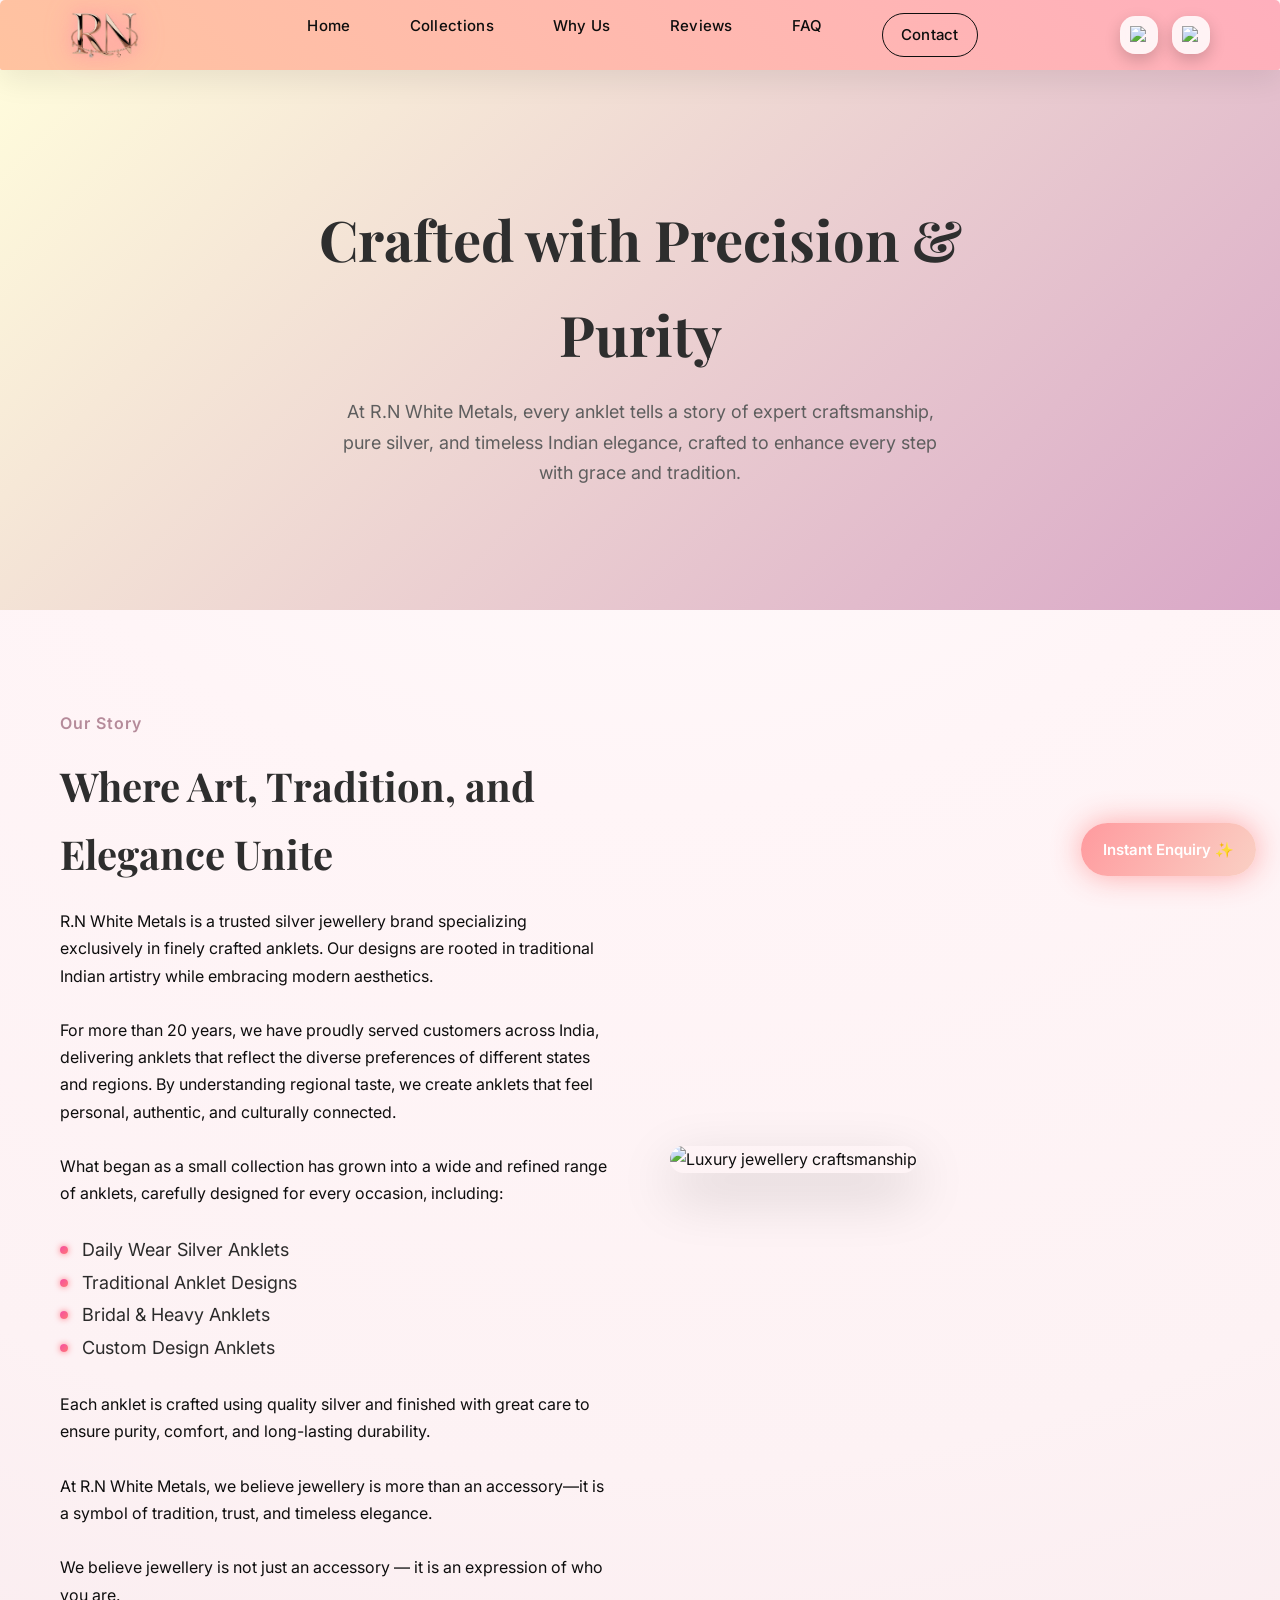
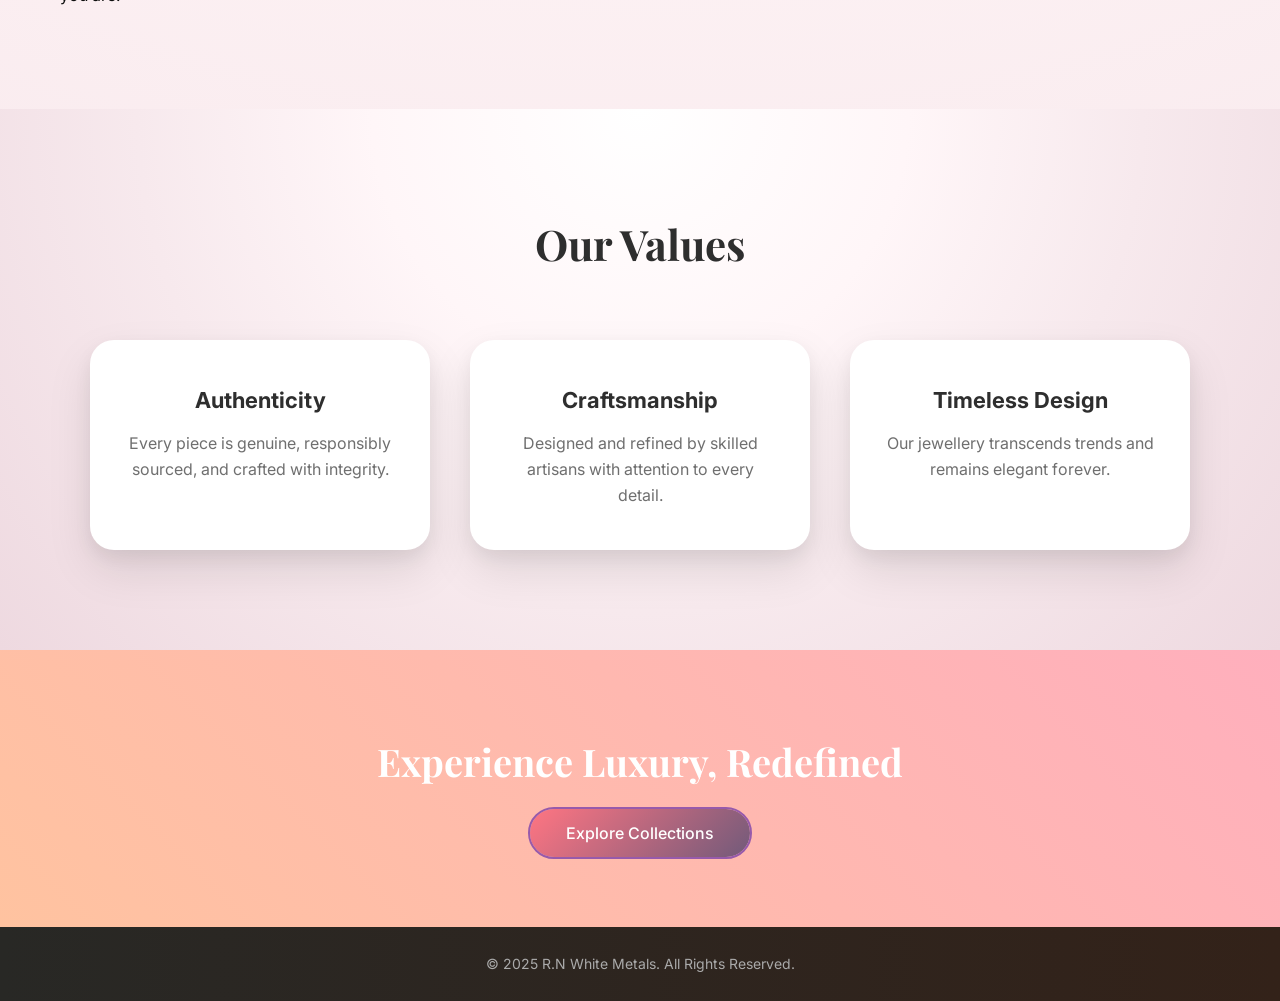
==== commit a0d524d6: "added new codes" ====
--- a/about.html
+++ b/about.html
@@ -34,6 +34,33 @@
       <a href="faq.html">FAQ</a>
       <a href="contact.html" class="nav-btn">Contact</a>
     </nav>
+    <div class="nav-right">
+      <!-- Instagram Icon -->
+      <a
+        href="https://www.instagram.com/rnwmanklets/"
+        target="_blank"
+        class="nav-social instagram"
+        aria-label="Instagram"
+      >
+        <img
+          src="https://static.vecteezy.com/system/resources/thumbnails/038/447/961/small/ai-generated-instagram-logo-free-png.png"
+          alt="Instagram"
+        >
+      </a>
+    
+      <!-- WhatsApp Icon -->
+      <a
+  href="https://wa.me/919259035342?text=Hello%20*R.N%20White%20Metals*%2C%0AI%20am%20interested%20in%20silver%20anklets%20wholesale%20pricing.%0APlease%20share%20details.
+  "
+  target="_blank"
+  class="nav-social whatsapp"
+  aria-label="WhatsApp"
+>
+  <img
+    src="https://upload.wikimedia.org/wikipedia/commons/6/6b/WhatsApp.svg"
+    alt="WhatsApp"
+  >
+</a>
 
     <!-- Hamburger -->
     <div class="hamburger" id="hamburger">
@@ -146,6 +173,50 @@
 <footer class="footer">
   <p>© 2025 R.N White Metals. All Rights Reserved.</p>
 </footer>
+<div id="instantEnquiry" class="enquiry-text">
+  Instant Enquiry ✨
+</div>
+
+<!-- ================= POPUP FORM ================= -->
+<div id="enquiryPopup" class="enquiry-popup">
+  <div class="popup-card">
+
+    <span class="close-popup" aria-label="Close">&times;</span>
+
+    <h3>Instant Enquiry</h3>
+
+    <input
+      type="text"
+      id="enqName"
+      placeholder="Your Name"
+      required
+      maxlength="50"
+    />
+
+    <input
+      type="tel"
+      id="enqMobile"
+      placeholder="Mobile Number"
+      required
+      maxlength="15"
+    />
+
+    <textarea
+      id="enqMessage"
+      placeholder="Your Requirement (optional)"
+      rows="4"
+      maxlength="250"
+    ></textarea>
+
+    <button id="sendEnquiry">
+      Send Enquiry
+    </button>
+
+  </div>
+</div>
+
+<!-- ================= SCRIPT ================= -->
+<script type="module" src="./assets/js/instant-enquiry.js"></script>
 
 <!-- Global JS (Navbar & Mobile Menu) -->
 <script src="assets/js/main.js"></script>
--- a/assets/css/global.css
+++ b/assets/css/global.css
@@ -51,19 +51,37 @@
 
 /* ================= LOGO ================= */
 .logo {
+  display: flex;
+  align-items: center;
+  justify-content: flex-start;
+  text-decoration: none;
   font-family: var(--font-heading);
   font-size: 26px;
   font-weight: 700;
-  letter-spacing: 1.2px;
-
-  background: linear-gradient(
-    120deg,
-    #2c1b22,
-    var(--accent-rose)
-  );
-  -webkit-background-clip: text;
-  -webkit-text-fill-color: transparent;
-}
+  perspective: 1000px;
+  transform-origin: center;
+  backface-visibility: hidden;
+  color: #a80355;
+  background-color: transparent;
+}
+
+/* Logo Image – No Color Effects */
+.logo img {
+  height: 44px;
+  width: auto;
+  object-fit: contain;
+  transform-origin: left center;
+  background: transparent;
+  box-shadow: none;
+  filter: none;
+  transition: transform 0.3s ease;
+}
+
+/* Hover Effect – Clean (No Color) */
+.logo img:hover {
+  transform: scale(1.05);
+}
+
 
 /* ================= DESKTOP LINKS ================= */
 .nav-links {
@@ -108,35 +126,27 @@
 }
 
 /* ================= HAMBURGER ================= */
+/* ================= Hamburger Menu ================= */
 .hamburger {
-  display: none;
-  width: 35px;
-  height: 18px;
-
+  display: none; /* will show via media query on mobile */
   flex-direction: column;
   justify-content: space-between;
+  gap: 6px;
   cursor: pointer;
-
-  z-index: 1200;
+  z-index: 10001; /* above everything */
 }
 
 .hamburger span {
-  height: 3px;
-  width: 100%;
-
-  border-radius: 10px;
-
-  background: linear-gradient(
-    90deg,
-    var(--accent-rose),
-    var(--accent-blush)
-  );
-
-  transition: all 0.45s cubic-bezier(.22,1,.36,1);
-}
-
+  width: 26px;
+  height: 2px;
+  background: var(--dark); /* your global dark color */
+  border-radius: 2px;
+  transition: all 0.4s ease;
+}
+
+/* Hamburger open animation */
 .hamburger.open span:nth-child(1) {
-  transform: translateY(10px) rotate(45deg);
+  transform: rotate(45deg) translate(5px, 5px);
 }
 
 .hamburger.open span:nth-child(2) {
@@ -144,8 +154,39 @@
 }
 
 .hamburger.open span:nth-child(3) {
-  transform: translateY(-10px) rotate(-45deg);
-}
+  transform: rotate(-45deg) translate(6px, -6px);
+}
+
+/* Optional: make sure Instagram icon aligns perfectly with hamburger */
+.nav-right {
+  display: flex;
+  align-items: center;
+  gap: 12px; /* space between Instagram icon and hamburger */
+}
+
+.nav-ig img {
+  height: 26px; /* same as hamburger height for symmetry */
+  width: 38px;
+  object-fit: contain;
+  transition: transform 0.3s, filter 0.3s;
+}
+
+.nav-ig img:hover {
+  transform: scale(1.1);
+  filter: brightness(1.2);
+}
+
+/* Show hamburger only on mobile */
+@media (max-width: 1024px) {
+  .hamburger {
+    display: flex;
+  }
+
+  .nav-links {
+    display: none; /* hide desktop links on mobile */
+  }
+}
+
 
 /* ================= PREMIUM MOBILE MENU ================= */
 .mobile-menu {
@@ -306,10 +347,89 @@
   background: linear-gradient(45deg, #ffc3a0, #FFAFBD);
   box-shadow: 0 10px 30px rgba(0, 0, 0, 0.08);
 
-  border-top-left-radius: 20px;
-  border-top-right-radius: 20px;
-  border-bottom-left-radius: 10px;
-  border-bottom-right-radius: 10px;
+ border-top-left-radius: 5px;
+border-top-right-radius: 5px;
+border-bottom-left-radius: 2px;
+border-bottom-right-radius: 2px;
+}
+
+/* ================= WHOLESALE ALERT ================= */
+.wholesale-alert {
+  position: fixed;
+  inset: 0;
+  background: rgba(0, 0, 0, 0.45);
+  backdrop-filter: blur(6px);
+  display: flex;
+  align-items: center;
+  justify-content: center;
+  z-index: 2000;
+  opacity: 0;
+  pointer-events: none;
+  transition: opacity 0.4s ease;
+}
+
+.wholesale-alert.show {
+  opacity: 1;
+  pointer-events: auto;
+}
+
+.alert-box {
+  background: linear-gradient(
+    135deg,
+    rgba(255,255,255,0.95),
+    rgba(245,245,245,0.95)
+  );
+  padding: 26px 28px;
+  max-width: 420px;
+  width: 90%;
+  text-align: center;
+  border-radius: 22px;
+  box-shadow:
+    0 25px 60px rgba(0,0,0,0.25),
+    inset 0 1px 0 rgba(255,255,255,0.8);
+
+  animation: popIn 0.45s cubic-bezier(.22,1,.36,1);
+}
+
+.alert-box p {
+  font-family: var(--font-heading);
+  font-size: 18px;
+  line-height: 1.5;
+  color: #2b2b2b;
+  margin-bottom: 18px;
+}
+
+.alert-box strong {
+  color: #160404;
+}
+
+.alert-box button {
+  border: none;
+  padding: 10px 28px;
+  font-size: 15px;
+  font-weight: 600;
+  border-radius: 999px;
+  cursor: pointer;
+  background: linear-gradient(135deg, #d4af37, #f0d58c);
+  color: #1a1a1a;
+  box-shadow: 0 10px 22px rgba(212,175,55,0.35);
+  transition: transform 0.25s ease, box-shadow 0.25s ease;
+}
+
+.alert-box button:hover {
+  transform: translateY(-2px);
+  box-shadow: 0 14px 30px rgba(212,175,55,0.45);
+}
+
+@keyframes popIn {
+  from {
+    transform: scale(0.85);
+    opacity: 0;
+  }
+  to {
+    transform: scale(1);
+    opacity: 1;
+  }
 }
 
 /* ================= NAV CONTAINER ================= */
@@ -322,3 +442,184 @@
   align-items: center;
   justify-content: space-between;
 }
+/* ================= FLOATING ENQUIRY ================= */
+#instantEnquiry {
+  position: fixed;
+  bottom: 24px;
+  right: 24px;
+  z-index: 9999;
+  cursor: pointer;
+}
+
+/* TEXT STATE */
+.enquiry-text {
+  padding: 14px 22px;
+  border-radius: 40px;
+  font-weight: 600;
+  font-size: 15px;
+  color: #fff;
+  background: linear-gradient(120deg, #ff9a9e, #fad0c4);
+  box-shadow: 0 0 30px rgba(255, 160, 160, 0.9);
+  animation: zoomGlow 1.8s ease-in-out infinite;
+}
+
+/* LOGO STATE (NO CIRCLE MOTION, ONLY ZOOM) */
+.enquiry-logo {
+  width: 50px;
+  height: 50px;
+  border-radius: 15px; /* 🔥 NOT CIRCULAR */
+  background: linear-gradient(135deg, #ffffff, #ffb3c6);
+  box-shadow: 0 0 35px rgba(255, 180, 200, 1);
+  display: flex;
+  align-items: center;
+  justify-content: center;
+  font-size: 26px;
+  animation: zoomGlowLogo 1.6s ease-in-out infinite;
+}
+
+/* ================= ANIMATIONS ================= */
+
+/* Text zoom + glow */
+@keyframes zoomGlow {
+  0% {
+    transform: scale(1);
+    box-shadow: 0 0 18px rgba(255, 160, 160, 0.6);
+  }
+  50% {
+    transform: scale(1.08);
+    box-shadow: 0 0 40px rgba(255, 180, 180, 1);
+  }
+  100% {
+    transform: scale(1);
+    box-shadow: 0 0 18px rgba(255, 160, 160, 0.6);
+  }
+}
+
+/* Logo zoom + soft light */
+@keyframes zoomGlowLogo {
+  0% {
+    transform: scale(1);
+    box-shadow: 0 0 22px rgba(255, 180, 200, 0.7);
+  }
+  50% {
+    transform: scale(1.12);
+    box-shadow: 0 0 50px rgba(255, 200, 220, 1);
+  }
+  100% {
+    transform: scale(1);
+    box-shadow: 0 0 22px rgba(255, 180, 200, 0.7);
+  }
+}
+
+/* ================= POPUP ================= */
+.enquiry-popup {
+  position: fixed;
+  inset: 0;
+  background: rgba(0,0,0,0.45);
+  backdrop-filter: blur(8px);
+  display: none;
+  align-items: center;
+  justify-content: center;
+  z-index: 10000;
+}
+
+.popup-card {
+  background: rgba(255,255,255,0.9);
+  padding: 28px;
+  border-radius: 22px;
+  width: 320px;
+  box-shadow: 0 25px 60px rgba(0,0,0,0.25);
+  position: relative;
+  animation: popupIn 0.5s ease;
+}
+
+.popup-card h3 {
+  margin-bottom: 14px;
+  font-family: var(--font-heading);
+  text-align: center;
+}
+
+.popup-card input,
+.popup-card textarea {
+  width: 100%;
+  margin-bottom: 12px;
+  padding: 12px;
+  border-radius: 12px;
+  border: 1px solid #ccc;
+}
+
+.popup-card button {
+  width: 100%;
+  padding: 12px;
+  border-radius: 30px;
+  border: none;
+  background: linear-gradient(135deg, #ff9a9e, #fad0c4);
+  font-weight: 600;
+  cursor: pointer;
+}
+
+.close-popup {
+  position: absolute;
+  top: 12px;
+  right: 14px;
+  font-size: 22px;
+  cursor: pointer;
+}
+
+/* ================= ANIMATIONS ================= */
+@keyframes glowPulse {
+  from { box-shadow: 0 0 15px rgba(255,150,150,0.6); }
+  to { box-shadow: 0 0 35px rgba(255,150,150,1); }
+}
+
+@keyframes floatSpin {
+  from { transform: rotate(0deg) translateY(0); }
+  to { transform: rotate(360deg) translateY(-4px); }
+}
+
+@keyframes popupIn {
+  from { transform: scale(0.85); opacity: 0; }
+  to { transform: scale(1); opacity: 1; }
+}
+
+/* ================= NAV RIGHT SOCIAL ICONS ================= */
+.nav-right {
+  display: flex;
+  align-items: center;
+  gap: 14px;
+}
+
+/* Shared social style */
+.nav-social {
+  width: 38px;
+  height: 38px;
+  border-radius: 40%;
+  display: flex;
+  align-items: center;
+  justify-content: center;
+
+  background: rgba(255, 255, 255, 0.85);
+  backdrop-filter: blur(6px);
+
+  box-shadow: 0 6px 16px rgba(0,0,0,0.18);
+  transition: transform 0.3s ease, box-shadow 0.3s ease;
+}
+
+.nav-social img {
+  width: 18px;
+  height: 18px;
+}
+
+/* Hover animation */
+.nav-social:hover {
+  transform: translateY(-2px) scale(1.08);
+}
+
+/* Platform glow */
+.nav-social.instagram:hover {
+  box-shadow: 0 0 16px rgba(225,48,108,0.55);
+}
+
+.nav-social.whatsapp:hover {
+  box-shadow: 0 0 18px rgba(37,211,102,0.6);
+}
--- a/assets/css/about.css
+++ b/assets/css/about.css
@@ -40,6 +40,7 @@
 
 /* HERO */
 /* ABOUT HERO */
+/* ABOUT HERO SECTION */
 .about-hero {
   height: 60vh;
   background: linear-gradient(135deg, #FFFCDC, #D9A7C7);
@@ -50,28 +51,54 @@
   padding: 0 20px;
 }
 
+/* CONTENT WRAPPER */
 .about-hero-content {
   max-width: 720px;
 }
 
-/* MAIN HEADING */
+/* MAIN HEADING – slow page-load reveal */
 .about-hero h1 {
   font-family: var(--font-heading);
   font-size: 56px;
   color: #2E2E2E;
   margin-bottom: 16px;
-  animation: heroFadeUp 0.9s ease-out forwards;
-}
-
-/* SUB TEXT */
+
+  /* Initial state */
+  opacity: 0;
+  transform: translateY(50px);
+
+  /* Page-load animation */
+  animation: heroTitleReveal 1.8s ease-out forwards;
+}
+
+/* SUB TEXT – slightly delayed */
 .about-hero p {
   max-width: 600px;
   margin: 0 auto;
   font-size: 18px;
   line-height: 1.7;
   color: #5E5E5E;
-  animation: heroFadeUp 1.1s ease-out forwards;
-}
+
+  opacity: 0;
+  transform: translateY(30px);
+  animation: heroTextReveal 2.1s ease-out forwards;
+}
+
+/* KEYFRAMES */
+@keyframes heroTitleReveal {
+  to {
+    opacity: 1;
+    transform: translateY(0);
+  }
+}
+
+@keyframes heroTextReveal {
+  to {
+    opacity: 1;
+    transform: translateY(0);
+  }
+}
+
 
 /* HERO HEADING ANIMATION */
 @keyframes heroFadeUp {
@@ -91,13 +118,49 @@
   max-width: 1200px;
   margin: auto;
 }
-
 .story-grid {
   display: grid;
   grid-template-columns: 1fr 1fr;
   gap: 60px;
   align-items: center;
 }
+
+/* Remove default bullets */
+.story-grid ul {
+  list-style: none;
+  padding: 0;
+  margin: 0;
+}
+
+/* Premium custom bullets */
+.story-grid li {
+  position: relative;
+  padding-left: 22px; /* consistent indentation */
+
+  font-size: 18px;
+  line-height: 1.8;
+  color: #2b2b2b;
+}
+
+/* Luxury bullet dot */
+.story-grid li::before {
+  content: "";
+  position: absolute;
+  left: 0;
+  top: 12px;
+
+  width: 8px;
+  height: 8px;
+  border-radius: 50%;
+
+  background: linear-gradient(
+    135deg,
+   #f54ea2, #ff7676
+  );
+
+  box-shadow: 0 0 6px #ff7582;
+}
+
 
 /* TAG */
 .tag {
@@ -224,17 +287,26 @@
 }
 
 .btn-primary {
-  background: linear-gradient(45deg, #FC5C7D, #6A82FB );
-  color: var(--dark);
-  padding: 14px 32px;
+  background: linear-gradient(135deg, #ff7582, #725a7a);
+  color: white;
+  padding: 14px 36px;
   border-radius: 40px;
   text-decoration: none;
   font-weight: 500;
+  outline: 2px solid #975aab;
+  outline-offset: 0px;
+  transition: transform 0.25s ease, outline-color 0.25s ease;
+}
+.btn-primary:hover {
+  background:linear-gradient(135deg,#f54ea2, #ff7676);
+  color:#FFFFFF;
+  transform: translateY(-2px);
+  outline-color: #975aab;
 }
 
 /* FOOTER */
 .footer {
-  background: linear-gradient(45deg, #ffc3a0, #FFAFBD);
+  background: linear-gradient(to right, #282825, #332219);
   color: #aaa;
   padding: 25px;
   text-align: center;
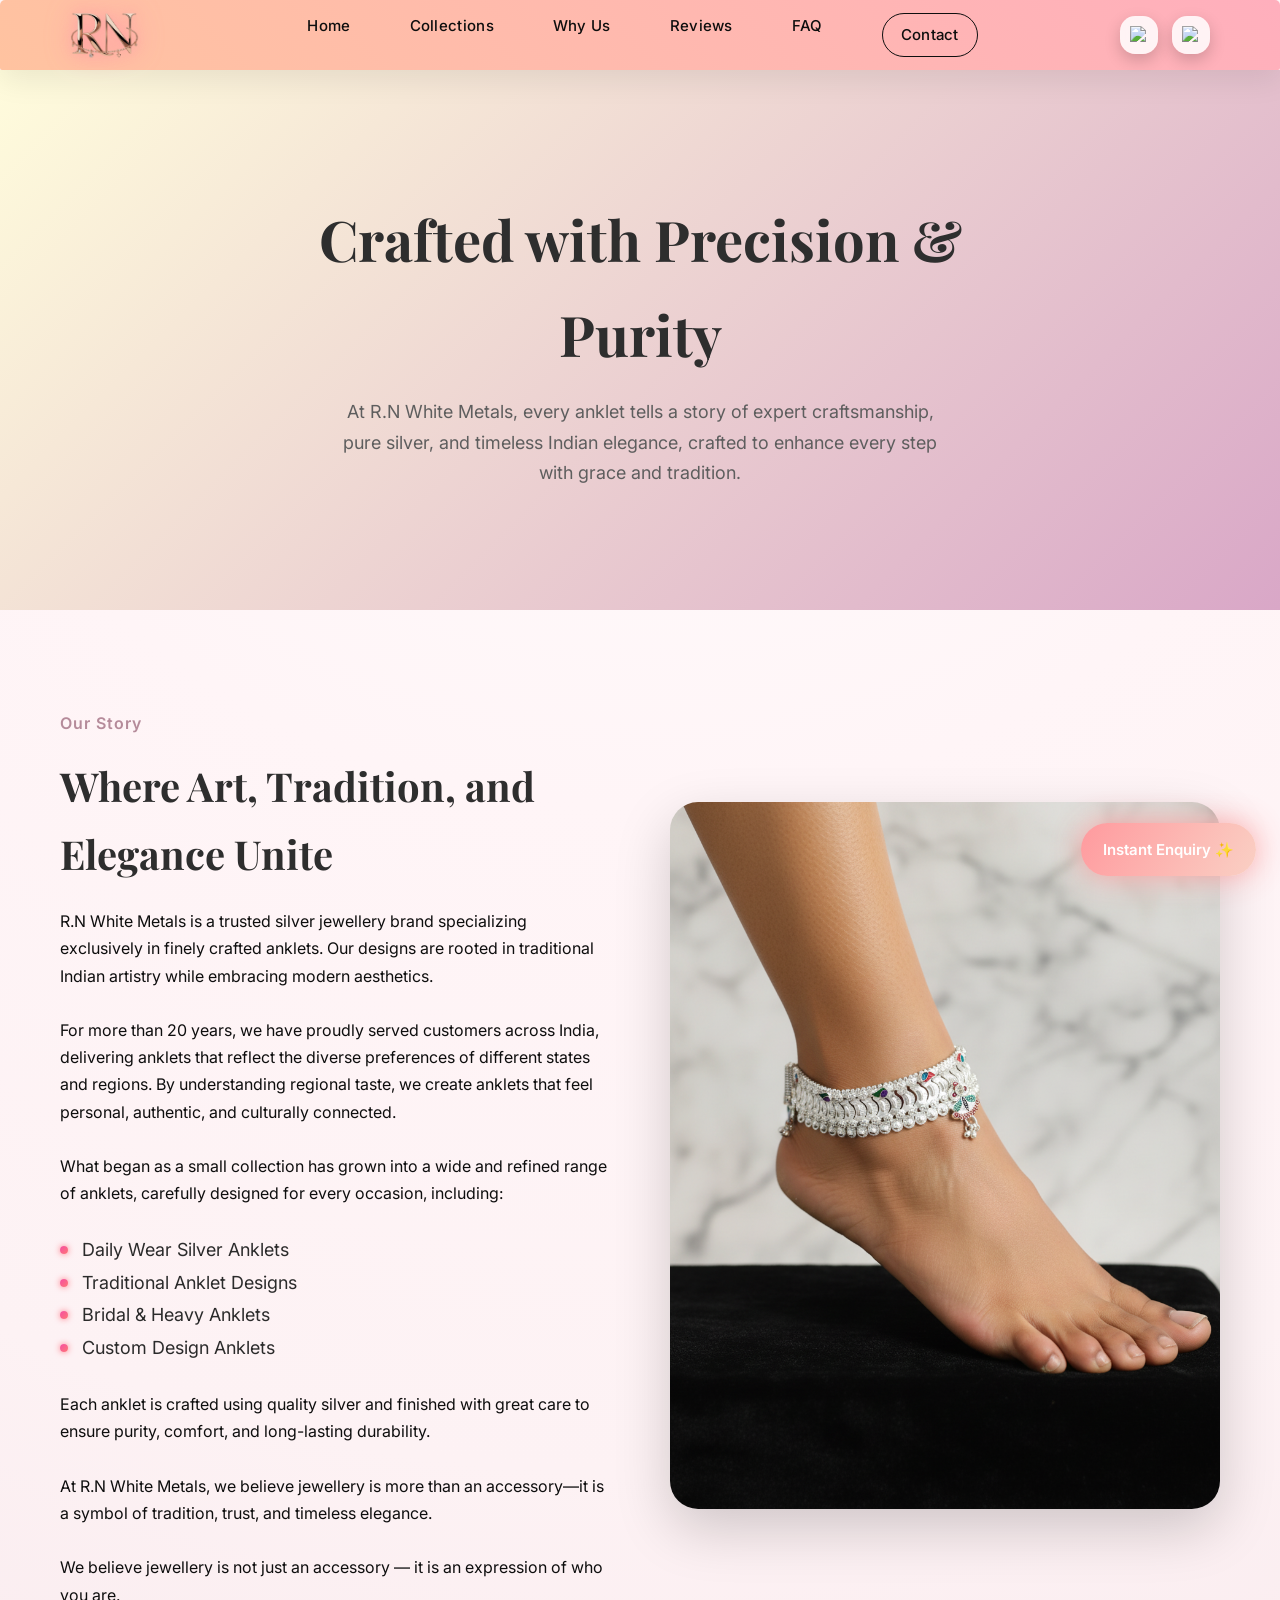
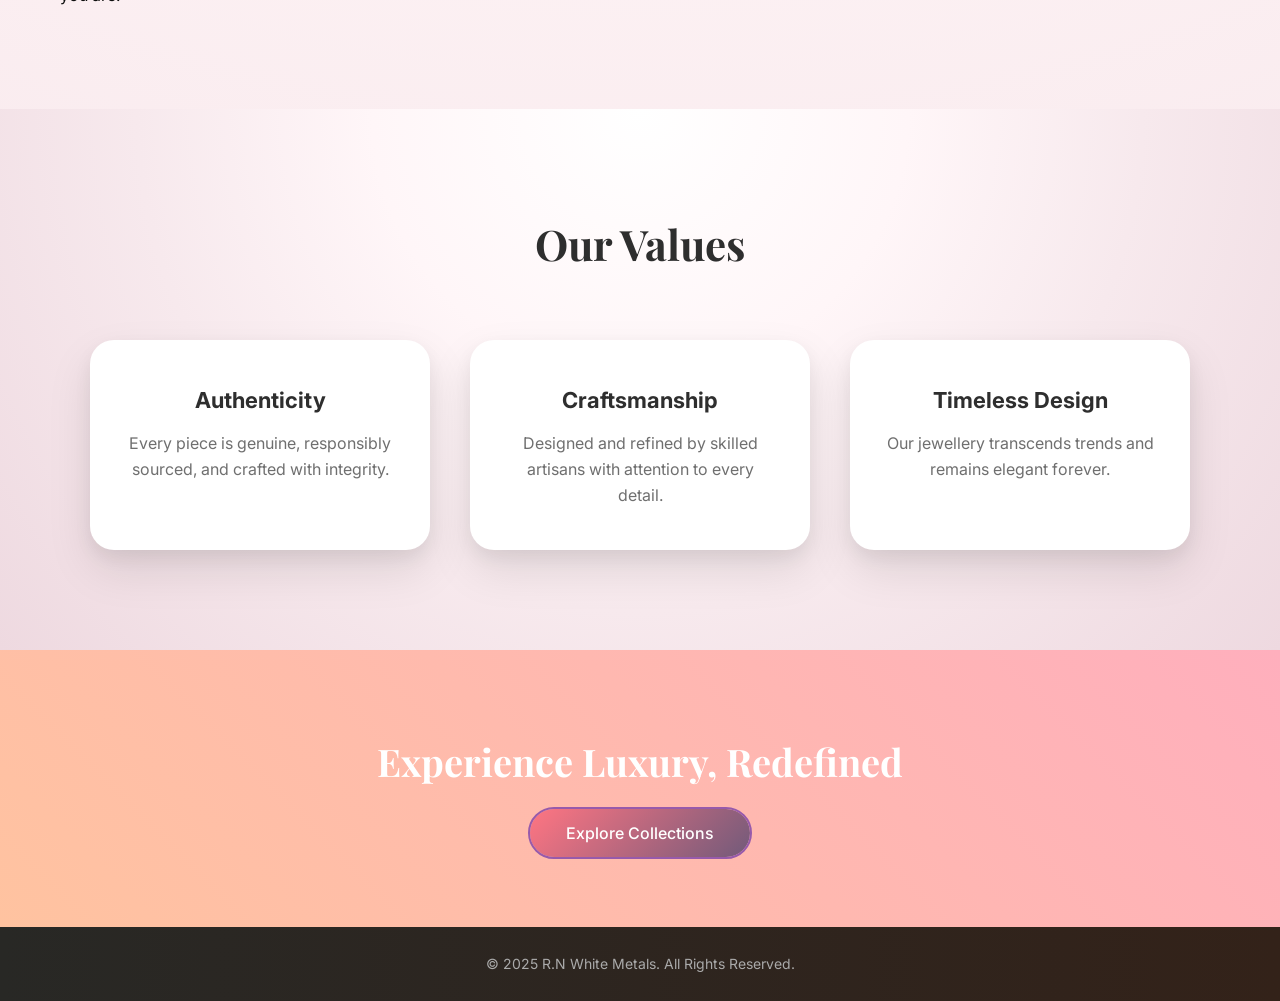
==== commit f3ea4d13: "updated" ====
--- a/about.html
+++ b/about.html
@@ -20,8 +20,8 @@
 <header class="navbar">
   <div class="nav-container">
     <div class="nav-left">
-      <a href="/" class="logo">
-        <img src="images/logo.png" alt="R.N White Metals Logo">
+      <a href="" class="logo">
+        <img src="assets/images/logo.png" alt="R.N White Metals Logo">
       </a>
     </div>
 
@@ -125,9 +125,9 @@
     </div>
 
     <div class="story-image">
-      <img
-        src="https://images.unsplash.com/photo-1599643478518-a784e5dc4c8f"
-        alt="Luxury jewellery craftsmanship">
+     <img 
+  src="assets/images/a7.png" 
+  alt="Luxury Anklets Collection">
     </div>
 
   </div>
